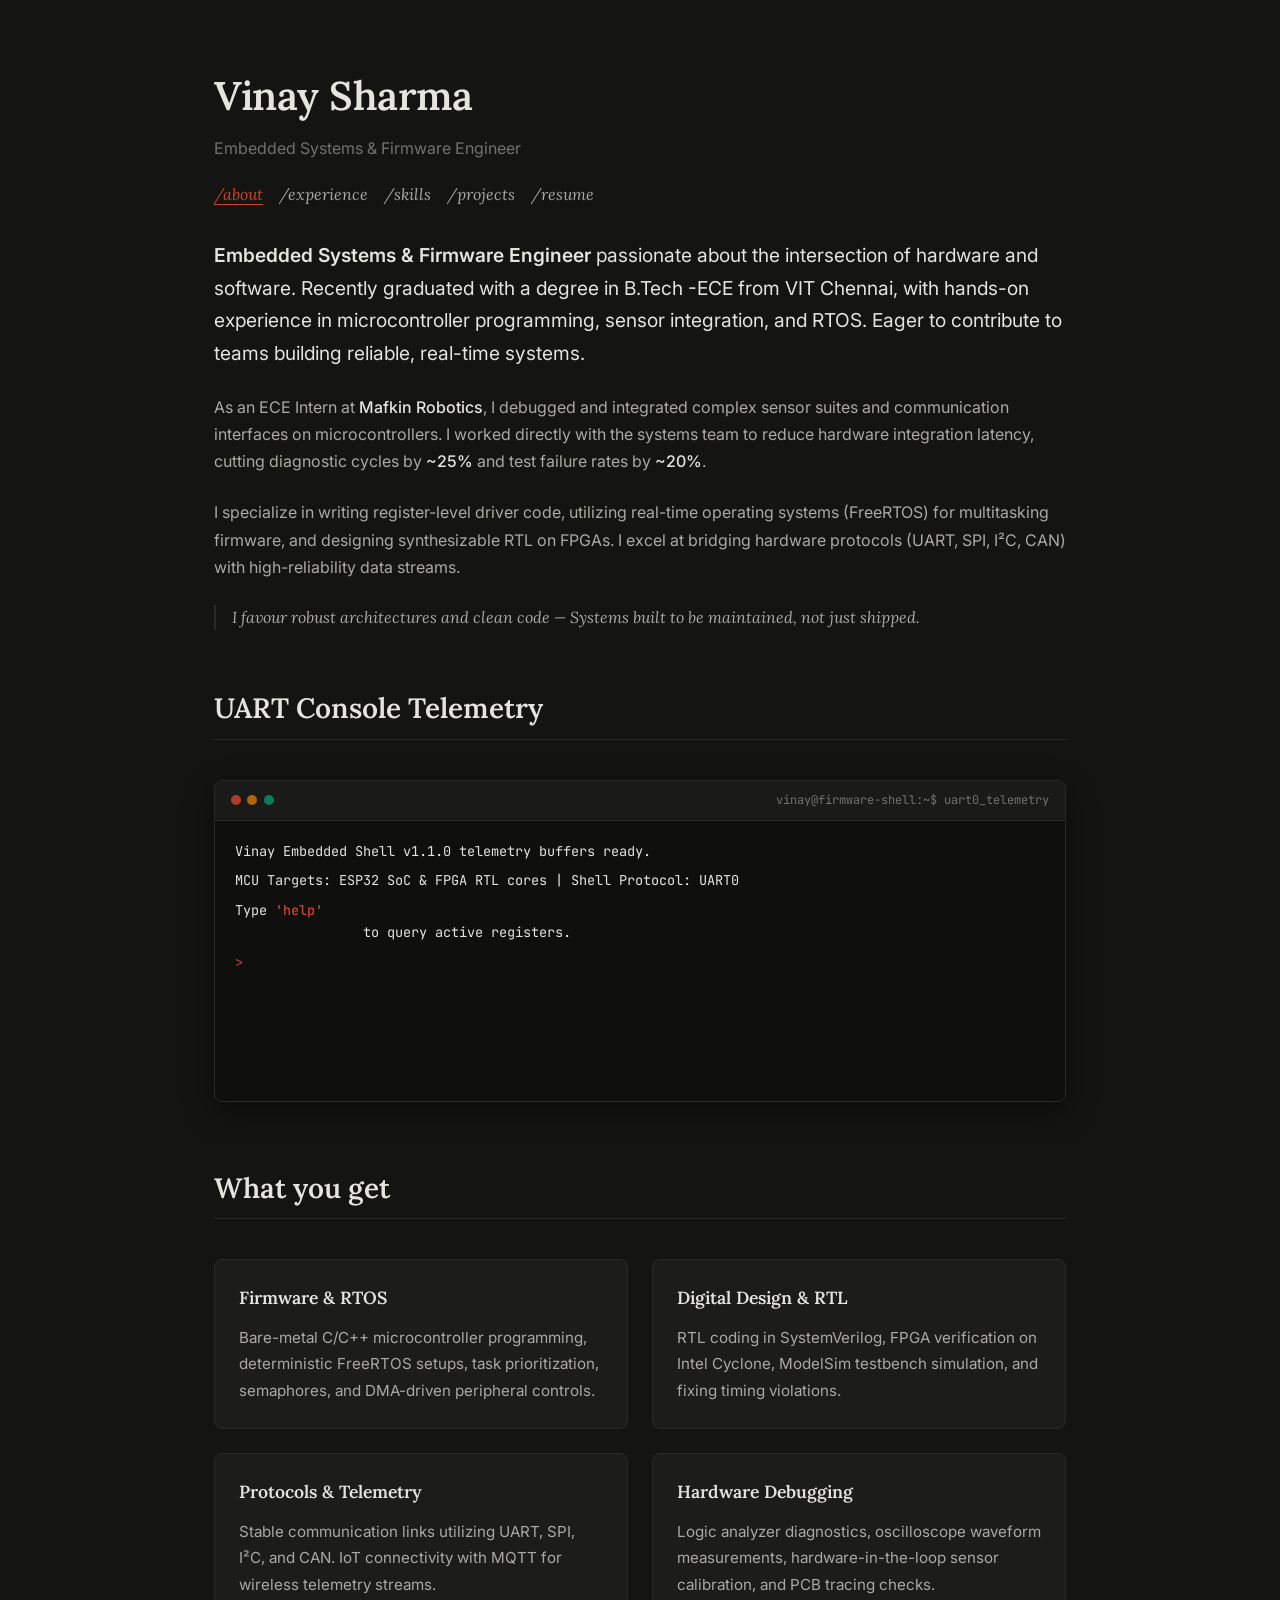
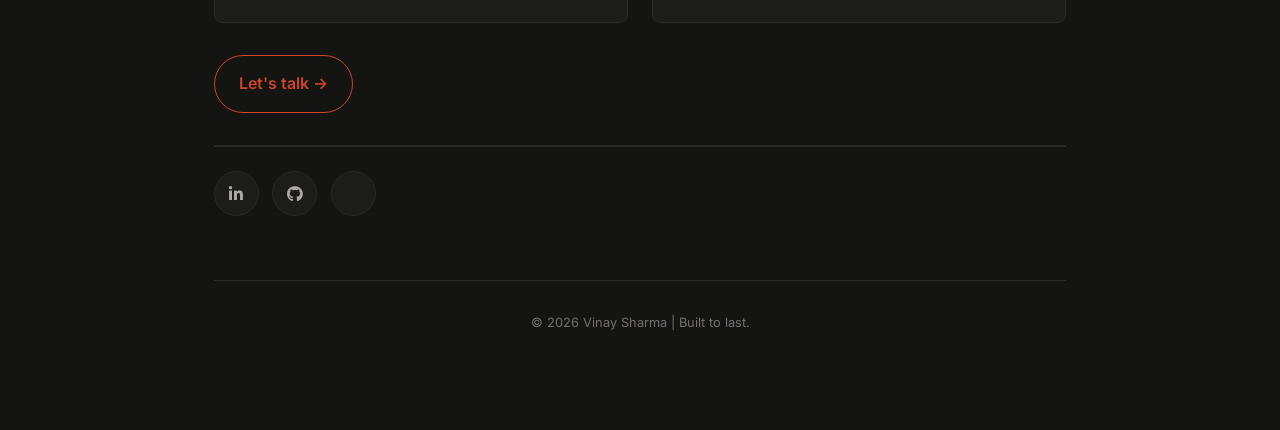
==== index.html @ ecafeb09 "Initial commit: Add portfolio files" ====
<!DOCTYPE html>
<html lang="en">

<head>
  <meta charset="UTF-8" />
  <meta name="viewport" content="width=device-width, initial-scale=1.0" />
  <meta name="description"
    content="Vinay Sharma - Embedded Systems & Firmware Engineer. ECE student at VIT Chennai with experience in embedded firmware, IoT systems, FPGA design, and real-time communication protocols." />
  <title>Vinay Sharma | Embedded Systems & Firmware Engineer</title>
  <!-- CSS Stylesheet -->
  <link rel="stylesheet" href="style.css" />
  <!-- FontAwesome Icons -->
  <link rel="stylesheet" href="https://cdnjs.cloudflare.com/ajax/libs/font-awesome/6.4.0/css/all.min.css" />
</head>

<body>
  <div class="container">
    <!-- Header Section -->
    <header>
      <h1 class="header-name">Vinay Sharma</h1>
      <div class="header-subtitle">Embedded Systems & Firmware Engineer</div>
      <ul class="nav-menu" id="nav-links">
        <li data-page="about"><a href="#about" onclick="navigateTo('about')">/about</a></li>
        <li data-page="experience"><a href="#experience" onclick="navigateTo('experience')">/experience</a></li>
        <li data-page="skills"><a href="#skills" onclick="navigateTo('skills')">/skills</a></li>
        <li data-page="projects"><a href="#projects" onclick="navigateTo('projects')">/projects</a></li>
        <li><a href="resume.pdf" class="nav-resume-btn" target="_blank" rel="noopener noreferrer">/resume</a></li>
      </ul>
    </header>

    <!-- Main Content Flow -->
    <main>

      <!-- About View -->
      <section id="about" class="page-view">
        <div class="intro-section">
          <p class="intro-lead">
            <strong>Embedded Systems & Firmware Engineer</strong> passionate about the intersection of hardware and software. Recently graduated with a degree in B.Tech -ECE  from VIT Chennai, with hands-on experience in microcontroller programming, sensor integration, and RTOS. Eager to contribute to teams building reliable, real-time systems.
          </p>
          <p class="intro-desc">
            As an ECE Intern at <strong>Mafkin Robotics</strong>, I debugged and integrated complex sensor suites and
            communication interfaces on microcontrollers. I worked directly with the systems team to reduce hardware
            integration latency, cutting diagnostic cycles by <strong>~25%</strong> and test failure rates by
            <strong>~20%</strong>.
          </p>
          <p class="intro-desc">
            I specialize in writing register-level driver code, utilizing real-time operating systems (FreeRTOS) for
            multitasking firmware, and designing synthesizable RTL on FPGAs. I excel at bridging hardware protocols
            (UART, SPI, I²C, CAN) with high-reliability data streams.
          </p>
          <p class="intro-tagline">
            I favour robust architectures and clean code — Systems built to be maintained, not just shipped.
          </p>
        </div>

        <!-- Interactive UART Console Telemetry -->
        <div class="console-wrapper">
          <div class="section-header">
            <h2 class="section-title">UART Console Telemetry</h2>
          </div>
          <div class="console-container">
            <div class="console-header">
              <div class="console-dots">
                <span class="console-dot red"></span>
                <span class="console-dot yellow"></span>
                <span class="console-dot green"></span>
              </div>
              <span class="console-title">vinay@firmware-shell:~$ uart0_telemetry</span>
            </div>
            <div class="console-body" id="console-body">
              <div class="console-line">Vinay Embedded Shell v1.1.0 telemetry buffers ready.</div>
              <div class="console-line">MCU Targets: ESP32 SoC & FPGA RTL cores | Shell Protocol: UART0</div>
              <div class="console-line">Type <span style="color: var(--accent-color); font-weight: 500;">'help'</span>
                to query active registers.</div>
              <div class="console-line"></div>
              <div class="console-input-row">
                <span class="console-prompt">&gt;</span>
                <input type="text" class="console-input" id="console-input" autofocus autocomplete="off"
                  spellcheck="false" />
              </div>
            </div>
          </div>
        </div>

        <!-- What you get Section -->
        <div class="section-header" style="margin-top: 4rem;">
          <h2 class="section-title">What you get</h2>
        </div>

        <div class="what-grid">
          <div class="what-column">
            <div class="what-item">
              <h3 class="what-title">Firmware & RTOS</h3>
              <p class="what-desc">Bare-metal C/C++ microcontroller programming, deterministic FreeRTOS setups, task
                prioritization, semaphores, and DMA-driven peripheral controls.</p>
            </div>
            <div class="what-item">
              <h3 class="what-title">Protocols & Telemetry</h3>
              <p class="what-desc">Stable communication links utilizing UART, SPI, I²C, and CAN. IoT connectivity with
                MQTT for wireless telemetry streams.</p>
            </div>
          </div>
          <div class="what-column">
            <div class="what-item">
              <h3 class="what-title">Digital Design & RTL</h3>
              <p class="what-desc">RTL coding in SystemVerilog, FPGA verification on Intel Cyclone, ModelSim testbench
                simulation, and fixing timing violations.</p>
            </div>
            <div class="what-item">
              <h3 class="what-title">Hardware Debugging</h3>
              <p class="what-desc">Logic analyzer diagnostics, oscilloscope waveform measurements, hardware-in-the-loop
                sensor calibration, and PCB tracing checks.</p>
            </div>
          </div>
        </div>

        <!-- Let's Talk CTA & Social Footer -->
        <div class="cta-container" style="display: flex; flex-direction: column; gap: 2rem;">
          <div>
            <a href="https://linkedin.com/in/vinay-sharma-643422310" target="_blank" rel="noopener noreferrer" class="btn-cta">Let's talk &rarr;</a>
          </div>

          <div class="footer-socials"
            style="border-top: 2px solid var(--border-color); padding-top: 1.5rem; margin-bottom: 0; width: 100%;">
            <a href="https://linkedin.com/in/vinay-sharma-643422310" target="_blank" rel="noopener noreferrer" class="social-icon"><i
                class="fa-brands fa-linkedin-in"></i></a>
            <a href="https://github.com/Vinay-ix" target="_blank" rel="noopener noreferrer" class="social-icon"><i
                class="fa-brands fa-github"></i></a>
            <a href="https://leetcode.com/u/vinayy_79/" target="_blank" rel="noopener noreferrer" class="social-icon leetcode-icon" title="LeetCode">
              <svg viewBox="0 0 384 512" aria-hidden="true" focusable="false" width="18" height="18" fill="currentColor"></svg>
            </a>
          </div>
        </div>
      </section>

      <!-- Experience View -->
      <section id="experience" class="page-view">
        <div class="experience-quicklinks">
          <button class="quicklink-btn active" id="btn-lnk-mafkin" onclick="jumpToCompany('exp-mafkin')">Mafkin Robotics
            (Internship)</button>
          <button class="quicklink-btn" id="btn-lnk-vit" onclick="jumpToCompany('exp-vit')">VIT Chennai
            (Academics)</button>
        </div>

        <!-- Mafkin Robotics Block -->
        <div class="experience-block" id="exp-mafkin">
          <div class="experience-left">
            <div class="role-header-line">
              <span class="role-company">Mafkin Robotics <span class="role-badge-now">Intern</span></span>
              <span class="role-meta-right">Oct 2024 - Jan 2025 &bull; Chennai,TN,IN</span>
            </div>
            <div class="role-title-row">
              <span class="role-designation">Embedded Systems Intern</span>
              <span class="role-tag-badge">Firmware & Hardware</span>
            </div>
            <p class="role-summary">
              Debugged and integrated embedded subsystems (microcontroller firmware, sensors, and communication
              interfaces) for robotics platforms. Cut diagnostic loops and optimized code routines directly in
              cooperation with lead hardware engineers.
            </p>

            <div class="role-subsection-title">Sub-System Debugging</div>
            <p class="role-subsection-desc">
              Integrated sensor arrays (IMUs, LiDAR) over SPI and I²C protocols. Analyzed oscilloscope and logic
              analyzer waveforms to isolate signaling delays.
            </p>

            <div class="role-subsection-title">Firmware Optimization</div>
            <p class="role-subsection-desc">
              Wrote register-level configuration drivers in C and optimized interrupt handlers, decreasing scheduler
              jitter and data collection overhead.
            </p>
          </div>

          <div class="experience-right">
            <div class="experience-metrics-card">
              <div class="metric-divider">
                <div class="metric-num">~25%</div>
                <div class="metric-label">Tuning Diagnostics</div>
                <div class="metric-text">Resolved timing anomalies between physical sensor nodes and MCU
                  sub-controllers.</div>
              </div>
              <div class="metric-divider">
                <div class="metric-num">~20%</div>
                <div class="metric-label">Test Reliability</div>
                <div class="metric-text">Stabilized driver routines to reduce communication lockups under stress tests.
                </div>
              </div>
            </div>
          </div>
        </div>

        <!-- VIT Chennai Block -->
        <div class="experience-block" id="exp-vit">
          <div class="experience-left">
            <div class="role-header-line">
              <span class="role-company">VIT Chennai</span>
              <span class="role-meta-right">2022 - 2026 &bull; Chennai,TN, IN</span>
            </div>
            <div class="role-title-row">
              <span class="role-designation">B.Tech - Electronics and Communication Engineering</span>
              <span class="role-tag-badge">Academic Core</span>
            </div>
            <p class="role-summary">
              Focused coursework on embedded processor architecture, RTOS multitasking logic, synthesizable digital VLSI
              design, and real-time DSP filters.
            </p>

            <div class="role-subsection-title">Digital RTL VLSI Design</div>
            <p class="role-subsection-desc">
              Designed synthesizable hardware cores in SystemVerilog, verified timing, and resolved CDC (clock-domain
              crossing) issues.
            </p>

            <div class="role-subsection-title">Multitasking Operating Systems</div>
            <p class="role-subsection-desc">
              Applied FreeRTOS task synchronization APIs (mutexes, semaphores, queues) to MCU control designs.
            </p>
          </div>

          <div class="experience-right">
            <div class="experience-metrics-card">
              <div class="metric-divider">
                <div class="metric-num">9.14</div>
                <div class="metric-label">CGPA Performance</div>
                <div class="metric-text">Top-tier academic marks across digital logic, signals, and systems course
                  parameters.</div>
              </div>
              <div class="metric-divider">
                <div class="metric-num">300+</div>
                <div class="metric-label">LeetCode DSA</div>
                <div class="metric-text">Developed strong computational structures and algorithmic problem-solving
                  logic.</div>
              </div>
              <div class="metric-divider">
                <div class="metric-num">GATE</div>
                <div class="metric-label">ECE Qualified</div>
                <div class="metric-text">Validated core proficiency in electronic devices and communications.</div>
              </div>
            </div>
          </div>
        </div>
      </section>

      <!-- Skills View -->
      <section id="skills" class="page-view">
        <!-- Top Highlights Pills -->
        <div class="skills-highlight-box">
          <span class="skills-pill-tag">Embedded C</span>
          <span class="skills-pill-tag">SystemVerilog</span>
          <span class="skills-pill-tag">FreeRTOS</span>
          <span class="skills-pill-tag">FPGA Design</span>
          <span class="skills-pill-tag">UART/SPI/I2C</span>
          <span class="skills-pill-tag">ModelSim</span>
          <span class="skills-pill-tag">Logic Analyzer</span>
          <span class="skills-pill-tag">Data Structures</span>
          <span class="skills-pill-tag">MQTT</span>
          <span class="skills-pill-tag">Python Scripting</span>
        </div>

        <!-- Core Section -->
        <div class="skills-block-card">
          <div class="skills-block-title">Core</div>
          <div class="skills-block-subtitle">Languages, kernels, and paradigms I apply to write robust, real-time code.
          </div>
          <div class="skills-badge-group">
            <div class="badge-pill"><i class="fa-solid fa-code"></i> C</div>
            <div class="badge-pill"><i class="fa-solid fa-code"></i> C++</div>
            <div class="badge-pill"><i class="fa-solid fa-microchip"></i> Embedded C</div>
            <div class="badge-pill"><i class="fa-brands fa-python"></i> Python</div>
            <div class="badge-pill"><i class="fa-solid fa-clock"></i> FreeRTOS</div>
            <div class="badge-pill"><i class="fa-solid fa-diagram-project"></i> Data Structures</div>
            <div class="badge-pill"><i class="fa-solid fa-microchip"></i> SystemVerilog</div>
          </div>
        </div>

        <!-- Two-Column Grid -->
        <div class="skills-two-column">
          <!-- Left Card -->
          <div class="skills-block-card">
            <div class="skills-block-title">Embedded & Hardware</div>
            <div class="skills-block-subtitle">Platforms, hardware modules, and telemetry systems.</div>
            <div class="skills-badge-group">
              <div class="badge-pill"><i class="fa-solid fa-microchip"></i> ESP32</div>
              <div class="badge-pill"><i class="fa-solid fa-microchip"></i> Arduino Uno</div>
              <div class="badge-pill"><i class="fa-solid fa-robot"></i> Jetson Nano</div>
              <div class="badge-pill"><i class="fa-solid fa-circle-nodes"></i> Sensor Integration</div>
              <div class="badge-pill"><i class="fa-solid fa-wave-square"></i> Oscilloscope</div>
              <div class="badge-pill"><i class="fa-solid fa-network-wired"></i> Telemetry</div>
            </div>
          </div>

          <!-- Right Card -->
          <div class="skills-block-card">
            <div class="skills-block-title">Protocols & RTL</div>
            <div class="skills-block-subtitle">Hardware buses, synthesizers, and design packages.</div>
            <div class="skills-badge-group">
              <div class="badge-pill"><i class="fa-solid fa-network-wired"></i> UART, SPI, I²C</div>
              <div class="badge-pill"><i class="fa-solid fa-network-wired"></i> CAN Bus</div>
              <div class="badge-pill"><i class="fa-solid fa-cloud-arrow-up"></i> MQTT (IoT)</div>
              <div class="badge-pill"><i class="fa-solid fa-chart-line"></i> ModelSim</div>
              <div class="badge-pill"><i class="fa-solid fa-compass"></i> Intel Quartus</div>
              <div class="badge-pill"><i class="fa-brands fa-git-alt"></i> Git</div>
            </div>
          </div>
        </div>
      </section>

      <!-- Projects View -->
      <section id="projects" class="page-view">
        <div class="section-header">
          <h2 class="section-title">Projects</h2>
          <div class="projects-tabs">
            <button class="tab-btn active" id="tab-embedded" onclick="filterProjects('embedded')">Embedded &
              IoT</button>
            <button class="tab-btn" id="tab-pcb" onclick="filterProjects('pcb')">FPGA & RTL Design</button>
          </div>
        </div>

        <div class="projects-grid" id="projects-container">
          <!-- Project 1: AI Power Touch-Free Alert System -->
          <div class="project-card embedded-proj" data-category="embedded">
            <div class="project-body">
              <div class="project-header-row">
                <div>
                  <div class="project-title-row">
                    <h3 class="project-title">AI Power Touch-Free Alert System</h3>
                    <span class="project-badge">Embedded & IoT</span>
                  </div>
                  <div class="project-meta">July 2025 - Dec 2025 · Embedded sensor network with MQTT telemetry</div>
                </div>
                <div class="project-action-group">
                  <a href="https://github.com/Vinay-ix/AI-Nurse-Call-System" target="_blank" class="project-link project-link-icon" title="GitHub repository">
                    <i class="fa-brands fa-github"></i>
                  </a>
                  <button type="button" class="project-link project-link-icon" onclick="openVideo('https://www.youtube.com/embed/dQw4w9WgXcQ?autoplay=1')" title="Video demo">
                    <i class="fa-solid fa-video"></i>
                  </button>
                </div>
              </div>
              <p class="project-desc">
                Integrated ESP32 sensor nodes with MQTT communication and OpenCV blink detection on a Jetson Nano. Programmed low-latency (&lt;2s) telemetry and automated alert orchestration.
              </p>
              <div class="project-subsection-title">Highlights</div>
              <p class="project-subsection-desc">
                Designed the alert system to reliably recognize presence and trigger remote data capture across distributed endpoints. Reduced manual inspection cycles by automating the sensor pipeline.
              </p>
              <div class="project-tech-tags">
                <span class="tech-tag">ESP32</span>
                <span class="tech-tag">Jetson Nano</span>
                <span class="tech-tag">MQTT</span>
                <span class="tech-tag">OpenCV</span>
                <span class="tech-tag">Python</span>
              </div>
            </div>
            <div class="project-right">
              <div class="project-metrics-card">
                <div class="metric-num">2s</div>
                <div class="metric-label">Latency</div>
                <div class="metric-text">Delivered sub-2-second telemetry feedback for the alert pipeline.</div>
              </div>
              <div class="project-metrics-card">
                <div class="metric-num">MQTT</div>
                <div class="metric-label">Protocol</div>
                <div class="metric-text">Used MQTT for robust sensor-to-cloud data streaming and remote status updates.</div>
              </div>
            </div>
          </div>

          <!-- Project 2: Avionics Display -->
          <div class="project-card embedded-proj" data-category="embedded">
            <div class="project-body">
              <div class="project-header-row">
                <div>
                  <div class="project-title-row">
                    <h3 class="project-title">Avionics Primary Flight Display</h3>
                    <span class="project-badge">Embedded Systems</span>
                  </div>
                  <div class="project-meta">Jul 2024 · Real-time flight instrumentation and UART telemetry</div>
                </div>
                <div class="project-action-group">
                  <a href="https://github.com/Vinay-ix/Real-Time-Avionics-PFD-ESP32" target="_blank" class="project-link project-link-icon" title="GitHub repository">
                    <i class="fa-brands fa-github"></i>
                  </a>
                  <button type="button" class="project-link project-link-icon" onclick="openVideo('https://www.youtube.com/embed/dQw4w9WgXcQ?autoplay=1')" title="Video demo">
                    <i class="fa-solid fa-video"></i>
                  </button>
                </div>
              </div>
              <p class="project-desc">
                Built a real-time data acquisition pipeline for flight parameters, with UART-based serialization and noise filtering to preserve signal integrity.
              </p>
              <div class="project-subsection-title">Value Delivered</div>
              <p class="project-subsection-desc">
                Created a robust telemetry path from sensor data through the display stack, enabling dependable status reporting in harsh electrical environments.
              </p>
              <div class="project-tech-tags">
                <span class="tech-tag">C++</span>
                <span class="tech-tag">I2C</span>
                <span class="tech-tag">UART</span>
                <span class="tech-tag">Python</span>
                <span class="tech-tag">Signal Processing</span>
              </div>
            </div>
            <div class="project-right">
              <div class="project-metrics-card">
                <div class="metric-num">UART , I2C</div>
                <div class="metric-label">Interface</div>
                <div class="metric-text">Maintained reliable serial transfer across avionics hardware and flight display modules.</div>
              </div>
              <div class="project-metrics-card">
                <div class="metric-num">Real-Time</div>
                <div class="metric-label">Telemetry</div>
                <div class="metric-text">Processed live flight data with low jitter and deterministic update cadence.</div>
              </div>
            </div>
          </div>

          <!-- Project 3: JPEG-LS Compression FPGA -->
          <div class="project-card pcb" data-category="pcb">
            <div class="project-body">
              <div class="project-header-row">
                <div>
                  <div class="project-title-row">
                    <h3 class="project-title">Lossless JPEG-LS FPGA Compression</h3>
                    <span class="project-badge">FPGA & RTL Design</span>
                  </div>
                  <div class="project-meta">May 2024 · SystemVerilog compression pipeline with timing closure</div>
                </div>
                <div class="project-action-group">
                  <a href="https://github.com/Vinay-ix" target="_blank" class="project-link project-link-icon" title="GitHub repository">
                    <i class="fa-brands fa-github"></i>
                  </a>
                  <button type="button" class="project-link project-link-icon" onclick="openVideo('https://www.youtube.com/embed/dQw4w9WgXcQ?autoplay=1')" title="Video demo">
                    <i class="fa-solid fa-video"></i>
                  </button>
                </div>
              </div>
              <p class="project-desc">
                Implemented an FPGA-based image compression core using SystemVerilog, resolving CDC and timing closure to hit a stable 103 MHz operating point.
              </p>
              <div class="project-subsection-title">Design Focus</div>
              <p class="project-subsection-desc">
                Built a scalable RTL pipeline with predictable throughput and image fidelity guarantees, then verified behavior through simulation and synthesis reports.
              </p>
              <div class="project-tech-tags">
                <span class="tech-tag">SystemVerilog</span>
                <span class="tech-tag">Quartus Prime</span>
                <span class="tech-tag">ModelSim</span>
                <span class="tech-tag">RTL</span>
              </div>
            </div>
            <div class="project-right">
              <div class="project-metrics-card">
                <div class="metric-num">103 MHz</div>
                <div class="metric-label">Clock Rate</div>
                <div class="metric-text">Achieved stable timing closure for the JPEG-LS compression core.</div>
              </div>
              <div class="project-metrics-card">
                <div class="metric-num">Lossless</div>
                <div class="metric-label">Compression</div>
                <div class="metric-text">Preserved image data integrity while reducing bandwidth for the FPGA pipeline.</div>
              </div>
            </div>
          </div>
        </div>
      </section>


    </main>

    <!-- Footer Section -->
    <footer>
      <div class="footer-copy">&copy; 2026 Vinay Sharma | Built to last.</div>
    </footer>
  </div>

  <!-- Video Modal Lightbox Overlay -->
  <div class="lightbox-modal" id="video-lightbox" onclick="closeVideo()">
    <div class="lightbox-content" onclick="event.stopPropagation()">
      <button class="lightbox-close" onclick="closeVideo()"><i class="fa-solid fa-xmark"></i></button>
      <div class="lightbox-video-container">
        <iframe id="lightbox-iframe" src="" allowfullscreen allow="autoplay"></iframe>
      </div>
    </div>
  </div>

  <!-- JavaScript Application Controller -->
  <script>
    // SPA Navigation Toggling Logic
    function navigateTo(pageId) {
      // Select pages
      const pages = document.querySelectorAll('.page-view');
      pages.forEach(p => p.classList.remove('active'));

      const targetPage = document.getElementById(pageId);
      if (targetPage) {
        targetPage.classList.add('active');
        window.scrollTo({ top: 0, behavior: 'smooth' });
      }

      // Update header navbar states
      const navItems = document.querySelectorAll('.nav-menu li');
      navItems.forEach(item => {
        if (item.getAttribute('data-page') === pageId) {
          item.classList.add('active');
        } else {
          item.classList.remove('active');
        }
      });
    }

    // Read Hash URL parameters on load to trigger route
    function checkHashRoute() {
      const hash = window.location.hash.substring(1);
      const validPages = ['about', 'experience', 'skills', 'projects'];
      if (validPages.includes(hash)) {
        navigateTo(hash);
      } else {
        navigateTo('about');
      }
    }

    window.addEventListener('hashchange', checkHashRoute);
    window.addEventListener('load', checkHashRoute);

    // Experience view quick scroll anchor helper
    function jumpToCompany(blockId) {
      // Highlight active subnav button
      const btnMafkin = document.getElementById('btn-lnk-mafkin');
      const btnVit = document.getElementById('btn-lnk-vit');

      if (blockId === 'exp-mafkin') {
        btnMafkin.classList.add('active');
        btnVit.classList.remove('active');
      } else {
        btnMafkin.classList.remove('active');
        btnVit.classList.add('active');
      }

      const element = document.getElementById(blockId);
      if (element) {
        element.scrollIntoView({ behavior: 'smooth', block: 'start' });
      }
    }

    // Projects Tab Filter controller
    function filterProjects(category) {
      const tabEmb = document.getElementById('tab-embedded');
      const tabPcb = document.getElementById('tab-pcb');

      if (category === 'embedded') {
        tabEmb.classList.add('active');
        tabPcb.classList.remove('active');
      } else {
        tabEmb.classList.remove('active');
        tabPcb.classList.add('active');
      }

      const cards = document.querySelectorAll('.project-card');
      cards.forEach(card => {
        if (card.getAttribute('data-category') === category) {
          card.style.display = 'flex';
        } else {
          card.style.display = 'none';
        }
      });
    }

    // Card Carousels slider controller logic
    const carouselStates = {
      emb1: 0,
      emb2: 0,
      pcb1: 0
    };

    function shiftCarousel(carouselId, direction) {
      const slidesContainer = document.getElementById(`slide-${carouselId}`);
      const totalSlides = slidesContainer.querySelectorAll('img').length;

      let activeIdx = carouselStates[carouselId] + direction;
      if (activeIdx < 0) {
        activeIdx = totalSlides - 1;
      } else if (activeIdx >= totalSlides) {
        activeIdx = 0;
      }

      setCarouselSlide(carouselId, activeIdx);
    }

    function setCarouselSlide(carouselId, slideIndex) {
      carouselStates[carouselId] = slideIndex;
      const slidesContainer = document.getElementById(`slide-${carouselId}`);
      const offset = -slideIndex * 100;
      slidesContainer.style.transform = `translateX(${offset}%)`;

      const indicators = slidesContainer.parentElement.querySelectorAll('.project-indicators .indicator-dot');
      indicators.forEach((dot, index) => {
        if (index === slideIndex) {
          dot.classList.add('active');
        } else {
          dot.classList.remove('active');
        }
      });
    }

    // Video Play Modal / Lightbox controls
    function openVideo(videoUrl) {
      const modal = document.getElementById('video-lightbox');
      const iframe = document.getElementById('lightbox-iframe');
      iframe.src = videoUrl;
      modal.classList.add('active');
    }

    function closeVideo() {
      const modal = document.getElementById('video-lightbox');
      const iframe = document.getElementById('lightbox-iframe');
      iframe.src = "";
      modal.classList.remove('active');
    }

    // Interactive Console / Terminal Simulator shell commands
    const consoleInput = document.getElementById('console-input');
    const consoleBody = document.getElementById('console-body');

    const commands = {
      help: "Available system calls:\n  help        Display this menu\n  skills      Log primary hardware & software competencies\n  projects    Print core active engineering projects\n  hardware    Show hardware devices deployed in lab\n  clear       Flush terminal shell buffers",
      skills: "Active Skills registers:\n  Languages: C, C++, Embedded C, Python, SystemVerilog\n  Real-Time: FreeRTOS task scheduling, Interrupt Handling, DMA, PWM, ADC/DAC\n  Protocols: UART, SPI, I2C, CAN, MQTT\n  Verification: RTL Design, FPGA Prototyping, ModelSim simulations",
      projects: "Active Projects in Memory:\n  1. AI Power Touch-Free Alert System - ESP32, Jetson Nano, MQTT, OpenCV\n  2. Real-Time Avionics Primary Flight Display - C++, Python, UART, Sensor Filtering\n  3. FPGA JPEG-LS Lossless Compression - SystemVerilog, Intel Quartus Prime, ModelSim",
      hardware: "Deployed Hardware in Vinay's Lab:\n  - Logic Analyzer, Oscilloscope\n  - FPGA Development Boards\n  - ESP32, Arduino Uno, Jetson Nano\n  - Various sensor breakout boards (I2C/SPI)"
    };

    consoleInput.addEventListener('keydown', function (event) {
      if (event.key === 'Enter') {
        const inputVal = consoleInput.value.trim().toLowerCase();
        const responseContainer = document.createElement('div');
        responseContainer.className = 'console-line';

        const echoLine = document.createElement('div');
        echoLine.className = 'console-line';
        echoLine.innerHTML = `<span class="console-prompt">&gt;</span> ${consoleInput.value}`;
        consoleBody.insertBefore(echoLine, consoleInput.parentElement);

        if (inputVal === 'clear') {
          const lines = consoleBody.querySelectorAll('.console-line');
          lines.forEach(line => line.remove());
        } else if (inputVal in commands) {
          const reply = commands[inputVal];
          responseContainer.innerHTML = reply.replace(/\n/g, '<br>');
          consoleBody.insertBefore(responseContainer, consoleInput.parentElement);
        } else if (inputVal === '') {
          // Do nothing on empty enter
        } else {
          responseContainer.innerHTML = `<span style="color: #ef4444;">ERROR: Unknown command: "${inputVal}". Type 'help' for diagnostics.</span>`;
          consoleBody.insertBefore(responseContainer, consoleInput.parentElement);
        }

        consoleInput.value = '';
        consoleBody.scrollTop = consoleBody.scrollHeight;
      }
    });

    consoleBody.addEventListener('click', () => {
      consoleInput.focus();
    });
  </script>
</body>

</html>
---- style.css ----
@import url('https://fonts.googleapis.com/css2?family=Inter:wght@300;400;500;600;700&family=Lora:ital,wght@0,400;0,500;0,600;0,700;1,400;1,500&family=JetBrains+Mono:wght@400;500;600&display=swap');

/* Color Variables and Theme Definition */
:root {
  --bg-primary: #141413;
  --bg-secondary: #1a1a19;
  --bg-card: #1c1c1b;
  --bg-card-highlight: #212120;
  --bg-terminal: #0f0f0e;
  --text-primary: #e6e4de;
  --text-secondary: #aba9a2;
  --text-muted: #73716a;
  
  --accent-color: #cc4529;      /* Terracotta / Red-Orange */
  --accent-color-hover: #b83a20;
  --accent-glow: rgba(204, 69, 41, 0.12);
  
  --border-color: #292928;
  --border-color-highlight: rgba(204, 69, 41, 0.4);
  --border-active: #cc4529;
  
  --font-serif: 'Lora', Georgia, serif;
  --font-sans: 'Inter', -apple-system, BlinkMacSystemFont, "Segoe UI", Roboto, sans-serif;
  --font-mono: 'JetBrains Mono', 'Fira Code', monospace;
  
  --radius-sm: 4px;
  --radius-md: 8px;
  --radius-lg: 12px;
  --transition-smooth: all 0.3s cubic-bezier(0.4, 0, 0.2, 1);
}

/* Global Styles */
* {
  margin: 0;
  padding: 0;
  box-sizing: border-box;
}

html {
  scroll-behavior: smooth;
}

body {
  font-family: var(--font-sans);
  background-color: var(--bg-primary);
  color: var(--text-primary);
  overflow-x: hidden;
  line-height: 1.6;
  -webkit-font-smoothing: antialiased;
}

/* Custom Scrollbar */
::-webkit-scrollbar {
  width: 8px;
  height: 8px;
}
::-webkit-scrollbar-track {
  background: var(--bg-primary);
}
::-webkit-scrollbar-thumb {
  background: var(--border-color);
  border-radius: var(--radius-sm);
}
::-webkit-scrollbar-thumb:hover {
  background: var(--accent-color);
}

/* Base Headings & Links */
h1, h2, h3, h4 {
  font-family: var(--font-serif);
  color: var(--text-primary);
  font-weight: 600;
}

a {
  color: var(--accent-color);
  text-decoration: none;
  transition: var(--transition-smooth);
}

a:hover {
  color: var(--accent-color-hover);
}

/* Layout Container */
.container {
  max-width: 900px;
  margin: 0 auto;
  padding: 4rem 1.5rem;
}

/* Header Section */
header {
  margin-bottom: 2rem;
}

.header-name {
  font-size: 2.5rem;
  font-weight: 600;
  letter-spacing: -0.5px;
  margin-bottom: 0.5rem;
}

.header-subtitle {
  font-family: var(--font-sans);
  font-size: 1rem;
  color: var(--text-muted);
  font-weight: 400;
  margin-bottom: 1.25rem;
}

/* Navigation Links */
.nav-menu {
  display: flex;
  flex-wrap: wrap;
  gap: 1rem;
  list-style: none;
  font-family: var(--font-serif);
  font-size: 1rem;
  font-style: italic;
  margin-bottom: 2rem;
}

.nav-menu li a {
  color: var(--text-secondary);
  text-decoration: none;
}

.nav-menu li.active a,
.nav-menu li a:hover {
  color: var(--accent-color);
  text-decoration: underline;
  text-underline-offset: 4px;
}

/* SPA Page View Architecture */
.page-view {
  display: none;
  opacity: 0;
}

.page-view.active {
  display: block;
  opacity: 1;
  animation: fadeIn 0.4s ease-in-out forwards;
}

@keyframes fadeIn {
  from {
    opacity: 0;
    transform: translateY(6px);
  }
  to {
    opacity: 1;
    transform: translateY(0);
  }
}

/* Section Typography */
.section-header {
  display: flex;
  justify-content: space-between;
  align-items: baseline;
  margin-bottom: 2.5rem;
  border-bottom: 1px solid var(--border-color);
  padding-bottom: 0.5rem;
}

.section-title {
  font-size: 1.75rem;
  font-weight: 600;
}

.section-link {
  font-family: var(--font-serif);
  font-style: italic;
  font-size: 0.9rem;
}

/* Intro / Bio Section */
.intro-section {
  margin-bottom: 3.5rem;
}

.intro-lead {
  font-size: 1.2rem;
  line-height: 1.7;
  color: var(--text-primary);
  margin-bottom: 1.5rem;
  font-weight: 400;
}

.intro-lead strong {
  font-weight: 600;
  color: var(--text-primary);
}

.intro-desc {
  font-size: 1rem;
  color: var(--text-secondary);
  margin-bottom: 1.5rem;
  line-height: 1.7;
}

.intro-desc strong {
  color: var(--text-primary);
  font-weight: 500;
}

.intro-tagline {
  font-family: var(--font-serif);
  font-style: italic;
  color: var(--text-secondary);
  border-left: 2px solid var(--border-color);
  padding-left: 1rem;
  margin-top: 1.5rem;
}

/* What you get Section */
.what-grid {
  display: grid;
  grid-template-columns: repeat(2, minmax(0, 1fr));
  gap: 1.5rem;
  margin-bottom: 2rem;
}

.what-column {
  display: flex;
  flex-direction: column;
  gap: 1.5rem;
}

.what-item {
  background: var(--bg-card);
  border: 1px solid var(--border-color);
  border-radius: var(--radius-md);
  padding: 1.5rem;
  transition: var(--transition-smooth);
}

.what-item:hover {
  border-color: var(--accent-color);
}

.what-title {
  font-size: 1.1rem;
  font-weight: 600;
  margin-bottom: 0.75rem;
}

.what-desc {
  color: var(--text-secondary);
  line-height: 1.75;
  font-size: 0.95rem;
}

.cta-container {
  display: flex;
  flex-direction: column;
  gap: 1.25rem;
  margin-top: 2rem;
}

.btn-cta {
  display: inline-flex;
  align-items: center;
  justify-content: center;
  gap: 0.5rem;
  background: transparent;
  color: var(--accent-color);
  border: 1px solid var(--accent-color);
  padding: 0.95rem 1.5rem;
  border-radius: 999px;
  font-weight: 600;
  transition: var(--transition-smooth);
}

.btn-cta:hover {
  background: rgba(204, 69, 41, 0.08);
  border-color: var(--accent-color-hover);
  color: var(--accent-color-hover);
}

.footer-socials {
  display: flex;
  align-items: center;
  gap: 0.85rem;
  border-top: 1px solid var(--border-color);
  padding-top: 1.5rem;
  width: 100%;
}

.social-icon {
  display: inline-flex;
  align-items: center;
  justify-content: center;
  width: 2.8rem;
  height: 2.8rem;
  border: 1px solid var(--border-color);
  border-radius: 999px;
  color: var(--text-secondary);
  background: var(--bg-card);
  transition: var(--transition-smooth);
}

.social-icon svg {
  display: block;
}

.social-icon:hover {
  border-color: var(--accent-color);
  color: var(--accent-color);
  background: rgba(204, 69, 41, 0.08);
}

/* Experience Section Styles - Redesigned matching screenshot */
.experience-quicklinks {
  display: flex;
  flex-wrap: wrap;
  gap: 0.75rem;
  background: var(--bg-secondary);
  border: 1px solid var(--border-color);
  padding: 0.5rem;
  border-radius: var(--radius-md);
  margin-bottom: 2.5rem;
}

.quicklink-btn {
  background: transparent;
  border: none;
  color: var(--text-secondary);
  font-family: var(--font-sans);
  font-size: 0.8rem;
  font-weight: 500;
  padding: 0.4rem 0.85rem;
  border-radius: var(--radius-sm);
  cursor: pointer;
  transition: var(--transition-smooth);
}

.quicklink-btn:hover {
  color: var(--text-primary);
  background: rgba(255, 255, 255, 0.02);
}

.quicklink-btn.active {
  background: var(--bg-card-highlight);
  color: var(--accent-color);
  border: 1px solid var(--border-color);
}

.experience-block {
  display: grid;
  grid-template-columns: 1.2fr 0.8fr;
  gap: 2.5rem;
  margin-bottom: 4rem;
  padding-bottom: 4rem;
  border-bottom: 1px solid var(--border-color);
}

.experience-block:last-child {
  border-bottom: none;
  margin-bottom: 0;
  padding-bottom: 0;
}

.experience-left {
  display: flex;
  flex-direction: column;
  gap: 1.25rem;
}

.role-header-line {
  display: flex;
  justify-content: space-between;
  align-items: baseline;
  flex-wrap: wrap;
  gap: 0.5rem;
}

.role-company {
  font-size: 1.5rem;
  font-weight: 600;
  display: inline-flex;
  align-items: center;
  gap: 0.5rem;
}

.role-badge-now {
  font-family: var(--font-mono);
  font-size: 0.65rem;
  background: var(--accent-color);
  color: #fff;
  padding: 0.15rem 0.45rem;
  border-radius: var(--radius-sm);
  font-weight: 600;
  text-transform: uppercase;
}

.role-meta-right {
  font-size: 0.85rem;
  color: var(--text-muted);
}

.role-title-row {
  display: flex;
  align-items: center;
  gap: 0.75rem;
  flex-wrap: wrap;
}

.role-designation {
  font-size: 1.15rem;
  font-weight: 600;
  color: var(--text-primary);
}

.role-tag-badge {
  font-family: var(--font-mono);
  font-size: 0.7rem;
  border: 1px solid var(--border-color);
  color: var(--text-secondary);
  padding: 0.15rem 0.5rem;
  border-radius: var(--radius-sm);
  text-transform: uppercase;
}

.role-summary {
  font-size: 0.95rem;
  color: var(--text-secondary);
  line-height: 1.6;
}

.role-subsection-title {
  font-family: var(--font-mono);
  font-size: 0.75rem;
  font-weight: 600;
  color: var(--accent-color);
  text-transform: uppercase;
  letter-spacing: 0.5px;
  margin-top: 0.5rem;
}

.role-subsection-desc {
  font-size: 0.9rem;
  color: var(--text-secondary);
  line-height: 1.6;
}

/* Split-Column Experience Card Metrics */
.experience-right {
  display: flex;
  flex-direction: column;
}

.experience-metrics-card {
  background: var(--bg-card);
  border: 1px solid var(--border-color);
  border-radius: var(--radius-md);
  padding: 1.5rem;
  display: flex;
  flex-direction: column;
  gap: 1.5rem;
  position: sticky;
  top: 2rem;
  transition: var(--transition-smooth);
}

.experience-block:nth-child(even) .experience-metrics-card {
  border-color: var(--border-color-highlight);
  background: var(--bg-card-highlight);
}

.metric-divider {
  border-top: 1px solid var(--border-color);
  padding-top: 1.25rem;
}

.metric-divider:first-child {
  border-top: none;
  padding-top: 0;
}

.metric-num {
  font-family: var(--font-serif);
  font-size: 1.8rem;
  color: var(--accent-color);
  font-weight: 600;
  margin-bottom: 0.25rem;
}

.metric-label {
  font-family: var(--font-mono);
  font-size: 0.7rem;
  font-weight: 600;
  color: var(--text-primary);
  text-transform: uppercase;
  letter-spacing: 0.5px;
  margin-bottom: 0.25rem;
}

.metric-text {
  font-size: 0.85rem;
  color: var(--text-secondary);
  line-height: 1.4;
}

/* Skills Section Redesigned matching screenshot */
.skills-highlight-box {
  display: flex;
  flex-wrap: wrap;
  gap: 0.6rem;
  margin-bottom: 2.5rem;
}

.skills-pill-tag {
  display: inline-block;
  background: rgba(255, 255, 255, 0.03);
  border: 1px solid var(--border-color);
  color: var(--text-primary);
  padding: 0.35rem 0.8rem;
  border-radius: 100px;
  font-size: 0.8rem;
  font-weight: 500;
  transition: var(--transition-smooth);
}

.skills-pill-tag:hover {
  border-color: var(--accent-color);
  background: rgba(204, 69, 41, 0.04);
}

.skills-block-card {
  background: var(--bg-card);
  border: 1px solid var(--border-color);
  border-radius: var(--radius-md);
  padding: 2rem;
  margin-bottom: 2rem;
}

.skills-block-title {
  font-size: 1.5rem;
  font-weight: 600;
  margin-bottom: 0.25rem;
}

.skills-block-subtitle {
  font-size: 0.9rem;
  color: var(--text-muted);
  margin-bottom: 1.5rem;
}

.skills-badge-group {
  display: flex;
  flex-wrap: wrap;
  gap: 0.75rem;
}

.badge-pill {
  display: inline-flex;
  align-items: center;
  gap: 0.5rem;
  background: rgba(255, 255, 255, 0.02);
  border: 1px solid var(--border-color);
  color: var(--text-primary);
  padding: 0.45rem 1rem;
  border-radius: 100px;
  font-size: 0.85rem;
  font-weight: 500;
  transition: var(--transition-smooth);
}

.badge-pill:hover {
  border-color: var(--accent-color);
  background: rgba(204, 69, 41, 0.05);
}

.badge-pill i {
  color: var(--text-secondary);
  font-size: 0.9rem;
}

.skills-two-column {
  display: grid;
  grid-template-columns: 1fr 1fr;
  gap: 2rem;
  margin-bottom: 2rem;
}

/* Console simulator wrapper */
.console-wrapper {
  margin-top: 1rem;
  margin-bottom: 2rem;
}

.console-container {
  background: var(--bg-terminal);
  border: 1px solid var(--border-color);
  border-radius: var(--radius-md);
  overflow: hidden;
  font-family: var(--font-mono);
  box-shadow: 0 10px 30px rgba(0, 0, 0, 0.4);
}

.console-header {
  background: var(--bg-secondary);
  padding: 0.6rem 1rem;
  display: flex;
  justify-content: space-between;
  align-items: center;
  border-bottom: 1px solid var(--border-color);
}

.console-dots {
  display: flex;
  gap: 0.4rem;
}

.console-dot {
  width: 10px;
  height: 10px;
  border-radius: 50%;
}

.console-dot.red { background-color: #d34727; opacity: 0.8; }
.console-dot.yellow { background-color: #d97706; opacity: 0.8; }
.console-dot.green { background-color: #059669; opacity: 0.8; }

.console-title {
  font-size: 0.75rem;
  color: var(--text-muted);
}

.console-body {
  padding: 1.25rem;
  height: 280px;
  overflow-y: auto;
  font-size: 0.85rem;
  color: var(--text-primary);
}

.console-line {
  margin-bottom: 0.5rem;
  white-space: pre-wrap;
}

.console-input-row {
  display: flex;
  align-items: center;
  gap: 0.5rem;
}

.console-prompt {
  color: var(--accent-color);
}

.console-input {
  background: transparent;
  border: none;
  outline: none;
  color: var(--text-primary);
  font-family: var(--font-mono);
  font-size: 0.85rem;
  flex: 1;
}

/* Projects Deck Section */
.projects-tabs {
  display: flex;
  gap: 0.5rem;
  background: var(--bg-secondary);
  padding: 0.25rem;
  border-radius: var(--radius-md);
  border: 1px solid var(--border-color);
  width: fit-content;
  margin-bottom: 2rem;
}

.tab-btn {
  background: transparent;
  border: none;
  color: var(--text-secondary);
  font-family: var(--font-sans);
  font-size: 0.85rem;
  font-weight: 500;
  padding: 0.4rem 1rem;
  border-radius: var(--radius-sm);
  cursor: pointer;
  transition: var(--transition-smooth);
}

.tab-btn:hover {
  color: var(--text-primary);
}

.tab-btn.active {
  background-color: var(--accent-color);
  color: #fff;
}

.projects-grid {
  display: grid;
  gap: 2rem;
}

.project-card {
  background: var(--bg-card);
  border: 1px solid var(--border-color);
  border-radius: var(--radius-md);
  overflow: hidden;
  display: grid;
  grid-template-columns: 1.5fr 0.9fr;
  gap: 2rem;
  padding: 1.75rem;
  transition: var(--transition-smooth);
}

.project-card:hover {
  transform: translateY(-3px);
  border-color: var(--border-color-highlight);
}

.project-body {
  display: flex;
  flex-direction: column;
  gap: 1rem;
  padding: 0;
}

.project-header-row {
  display: flex;
  justify-content: space-between;
  gap: 1rem;
  flex-wrap: wrap;
  align-items: flex-start;
}

.project-title-row {
  display: flex;
  flex-wrap: wrap;
  gap: 0.75rem;
  align-items: center;
}

.project-meta {
  font-size: 0.85rem;
  color: var(--text-muted);
  margin-top: 0.35rem;
}

.project-action-group {
  display: flex;
  gap: 0.5rem;
  align-items: center;
}

.project-badge {
  font-family: var(--font-mono);
  font-size: 0.7rem;
  text-transform: uppercase;
  letter-spacing: 0.5px;
  border: 1px solid var(--border-color);
  color: var(--text-secondary);
  padding: 0.25rem 0.65rem;
  border-radius: var(--radius-sm);
}

.project-title {
  font-size: 1.45rem;
  font-weight: 700;
  color: var(--text-primary);
}

.project-desc {
  font-size: 0.96rem;
  color: var(--text-secondary);
  line-height: 1.75;
}

.project-subsection-title {
  font-family: var(--font-mono);
  font-size: 0.72rem;
  font-weight: 700;
  color: var(--accent-color);
  text-transform: uppercase;
  letter-spacing: 0.6px;
  margin-bottom: 0.35rem;
}

.project-subsection-desc {
  font-size: 0.88rem;
  color: var(--text-secondary);
  line-height: 1.7;
}

.project-tech-tags {
  display: flex;
  flex-wrap: wrap;
  gap: 0.5rem;
  margin-top: 0.75rem;
}

.tech-tag {
  font-family: var(--font-mono);
  font-size: 0.75rem;
  background-color: rgba(255,255,255,0.03);
  border: 1px solid var(--border-color);
  color: var(--text-secondary);
  padding: 0.3rem 0.6rem;
  border-radius: 999px;
}

.project-right {
  display: flex;
  flex-direction: column;
  gap: 1rem;
}

.project-metrics-card {
  background: var(--bg-secondary);
  border: 1px solid var(--border-color);
  border-radius: var(--radius-md);
  padding: 1rem;
  display: flex;
  flex-direction: column;
  gap: 1rem;
}

.project-actions {
  display: flex;
  flex-direction: column;
  gap: 0.75rem;
}

.project-action-link {
  display: inline-flex;
  align-items: center;
  gap: 0.5rem;
  padding: 0.75rem 1rem;
  border: 1px solid var(--border-color);
  border-radius: var(--radius-sm);
  color: var(--text-secondary);
  background: rgba(255, 255, 255, 0.02);
  transition: var(--transition-smooth);
  text-decoration: none;
  font-weight: 600;
}

.project-action-link:hover {
  border-color: var(--accent-color);
  color: var(--accent-color);
  background: rgba(204, 69, 41, 0.08);
}

.project-metrics-card .metric-divider {
  border-top: 1px solid var(--border-color);
  padding-top: 1rem;
}

.project-metrics-card .metric-divider:first-child {
  border-top: none;
  padding-top: 0;
}

.metric-num {
  font-family: var(--font-serif);
  font-size: 1.45rem;
  color: var(--accent-color);
  font-weight: 700;
  margin-bottom: 0.35rem;
}

.metric-label {
  font-family: var(--font-mono);
  font-size: 0.75rem;
  font-weight: 700;
  color: var(--text-primary);
  text-transform: uppercase;
  letter-spacing: 0.5px;
  margin-bottom: 0.3rem;
}

.metric-text {
  font-size: 0.9rem;
  color: var(--text-secondary);
  line-height: 1.5;
}

..project-media-wrapper,
.project-carousel-controls,
.project-indicators,
.indicator-dot {
  display: none;
}

.project-footer {
  display: flex;
  gap: 0.75rem;
  margin-top: auto;
}

.project-right {
  display: flex;
  flex-direction: column;
  gap: 1rem;
}

.project-metrics-card {
  background: var(--bg-secondary);
  border: 1px solid var(--border-color);
  border-radius: var(--radius-md);
  padding: 1rem;
  display: flex;
  flex-direction: column;
  gap: 0.75rem;
}

.project-link {
  display: inline-flex;
  align-items: center;
  justify-content: center;
  width: 2.7rem;
  height: 2.7rem;
  border: 1px solid var(--border-color);
  border-radius: 999px;
  background: rgba(255, 255, 255, 0.03);
  color: var(--text-secondary);
  transition: var(--transition-smooth);
  cursor: pointer;
  font-size: 1rem;
}

.project-link:hover {
  color: var(--accent-color);
  border-color: var(--accent-color);
  background: rgba(204, 69, 41, 0.08);
}

.project-link-icon {
  padding: 0;
}

@media (max-width: 860px) {
  .project-card {
    grid-template-columns: 1fr;
  }

  .project-right {
    flex-direction: row;
    flex-wrap: wrap;
  }

  .project-metrics-card {
    width: 100%;
  }
}

@media (max-width: 640px) {
  .projects-tabs {
    width: 100%;
    justify-content: stretch;
  }

  .tab-btn {
    flex: 1;
    text-align: center;
  }
}

/* Contact Section Styling */
.contact-layout {
  display: flex;
  justify-content: center;
  align-items: center;
  width: 100%;
}

.contact-details {
  display: flex;
  flex-direction: column;
  align-items: center;
  gap: 1.25rem;
  max-width: 600px;
  width: 100%;
  text-align: center;
  background: var(--bg-card);
  border: 1px solid var(--border-color);
  border-radius: var(--radius-md);
  padding: 2.5rem 2rem;
}

.contact-para {
  font-size: 0.95rem;
  color: var(--text-secondary);
  line-height: 1.6;
  margin-bottom: 0.75rem;
}

.contact-method-card {
  display: flex;
  gap: 0.75rem;
  align-items: center;
  padding: 0.75rem 1.25rem;
  background: var(--bg-secondary);
  border: 1px solid var(--border-color);
  border-radius: var(--radius-sm);
  width: 100%;
  max-width: 450px;
  text-align: left;
  transition: var(--transition-smooth);
}

.contact-method-card:hover {
  border-color: var(--accent-color);
  background: rgba(204, 69, 41, 0.02);
}

.contact-method-icon {
  color: var(--accent-color);
  font-size: 1.1rem;
  margin-top: 0.2rem;
}

.contact-method-info {
  display: flex;
  flex-direction: column;
  gap: 0.15rem;
}

.contact-method-label {
  font-family: var(--font-mono);
  font-size: 0.75rem;
  font-weight: 600;
  text-transform: uppercase;
  color: var(--text-muted);
}

.contact-method-val {
  font-size: 0.95rem;
  color: var(--text-primary);
  font-weight: 500;
  word-break: break-all;
}

.contact-method-val:hover {
  color: var(--accent-color);
}

.contact-form {
  background: var(--bg-card);
  border: 1px solid var(--border-color);
  border-radius: var(--radius-md);
  padding: 1.5rem;
  display: flex;
  flex-direction: column;
  gap: 1rem;
}

.form-group {
  display: flex;
  flex-direction: column;
  gap: 0.4rem;
}

.form-label {
  font-size: 0.75rem;
  font-weight: 600;
  font-family: var(--font-mono);
  color: var(--text-secondary);
}

.form-input,
.form-textarea {
  background: var(--bg-primary);
  border: 1px solid var(--border-color);
  color: var(--text-primary);
  font-family: var(--font-sans);
  padding: 0.6rem 0.85rem;
  border-radius: var(--radius-md);
  outline: none;
  font-size: 0.85rem;
  transition: var(--transition-smooth);
}

.form-textarea {
  resize: vertical;
  min-height: 100px;
}

.form-input:focus,
.form-textarea:focus {
  border-color: var(--border-color-highlight);
  box-shadow: 0 0 10px var(--accent-glow);
}

.btn-submit {
  background: var(--accent-color);
  color: #fff;
  border: none;
  padding: 0.65rem 1.2rem;
  border-radius: var(--radius-md);
  font-family: var(--font-sans);
  font-weight: 600;
  font-size: 0.85rem;
  cursor: pointer;
  display: inline-flex;
  align-items: center;
  gap: 0.5rem;
  width: fit-content;
  transition: var(--transition-smooth);
}

.btn-submit:hover {
  background: var(--accent-color-hover);
  box-shadow: 0 0 10px var(--accent-glow);
}

#form-status {
  font-family: var(--font-mono);
  font-size: 0.75rem;
}

/* Lightbox Modal */
.lightbox-modal {
  position: fixed;
  top: 0;
  left: 0;
  width: 100vw;
  height: 100vh;
  z-index: 2000;
  background: rgba(20, 20, 19, 0.95);
  backdrop-filter: blur(8px);
  display: flex;
  justify-content: center;
  align-items: center;
  opacity: 0;
  pointer-events: none;
  transition: opacity 0.3s ease;
}

.lightbox-modal.active {
  opacity: 1;
  pointer-events: auto;
}

.lightbox-content {
  position: relative;
  max-width: 90vw;
  max-height: 80vh;
  box-shadow: 0 10px 45px rgba(0, 0, 0, 0.6);
  border-radius: var(--radius-md);
  overflow: hidden;
}

.lightbox-close {
  position: absolute;
  top: -40px;
  right: 0;
  background: transparent;
  border: none;
  color: var(--text-primary);
  font-size: 1.5rem;
  cursor: pointer;
  transition: var(--transition-smooth);
}

.lightbox-close:hover {
  color: var(--accent-color);
}

.lightbox-video-container {
  width: 800px;
  max-width: 90vw;
  aspect-ratio: 16/9;
}

.lightbox-video-container iframe {
  width: 100%;
  height: 100%;
  border: none;
}

/* Footer Section */
footer {
  margin-top: 4rem;
  border-top: 1px solid var(--border-color);
  padding: 2rem 0;
  text-align: center;
}

.footer-copy {
  font-size: 0.8rem;
  color: var(--text-muted);
}

/* Responsive Viewports */
@media (max-width: 768px) {
  .container {
    padding: 2.5rem 1.25rem;
  }
  .header-name {
    font-size: 2.2rem;
  }
  .nav-menu {
    gap: 0.75rem;
  }
  .experience-block {
    grid-template-columns: 1fr;
    gap: 1.5rem;
    margin-bottom: 2rem;
    padding-bottom: 2rem;
  }
  .experience-metrics-card {
    position: relative;
    top: 0;
  }
  .skills-two-column {
    grid-template-columns: 1fr;
    gap: 1.5rem;
  }
  .contact-layout {
    grid-template-columns: 1fr;
    gap: 2rem;
  }
}
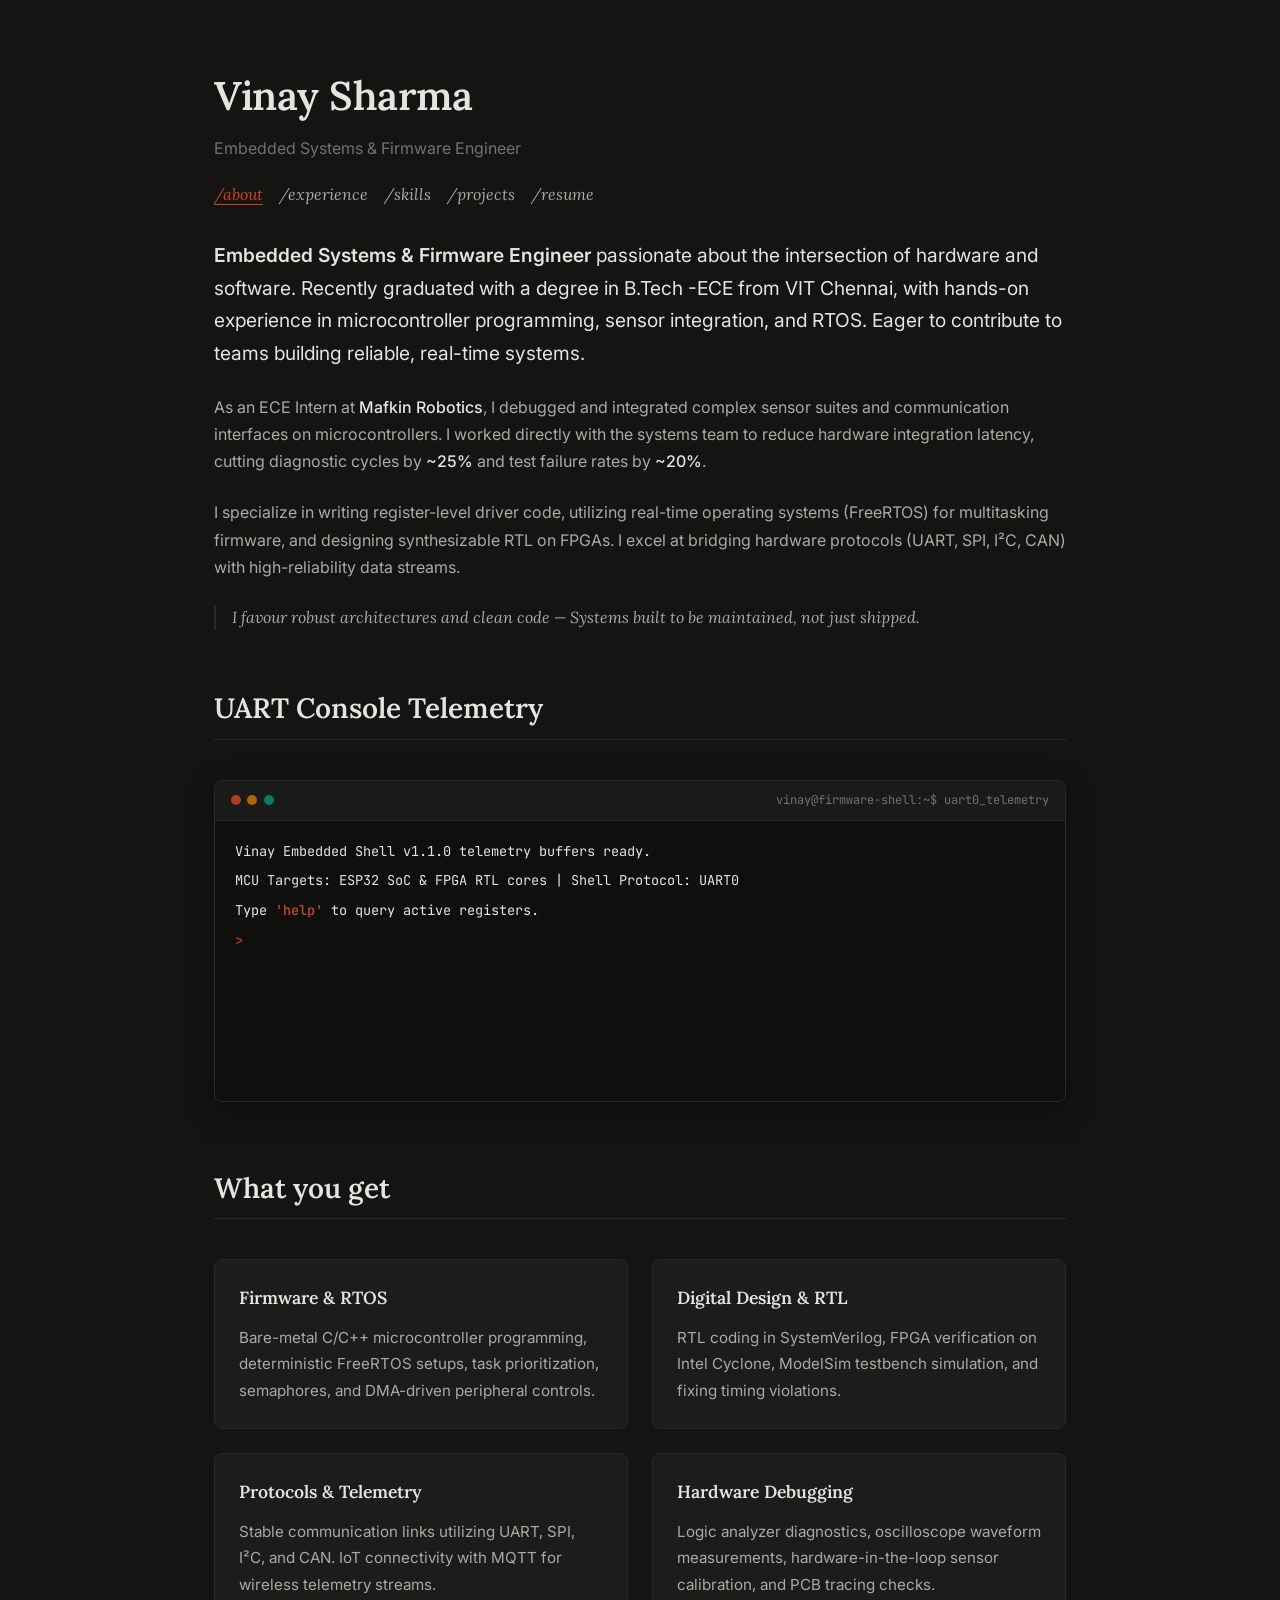
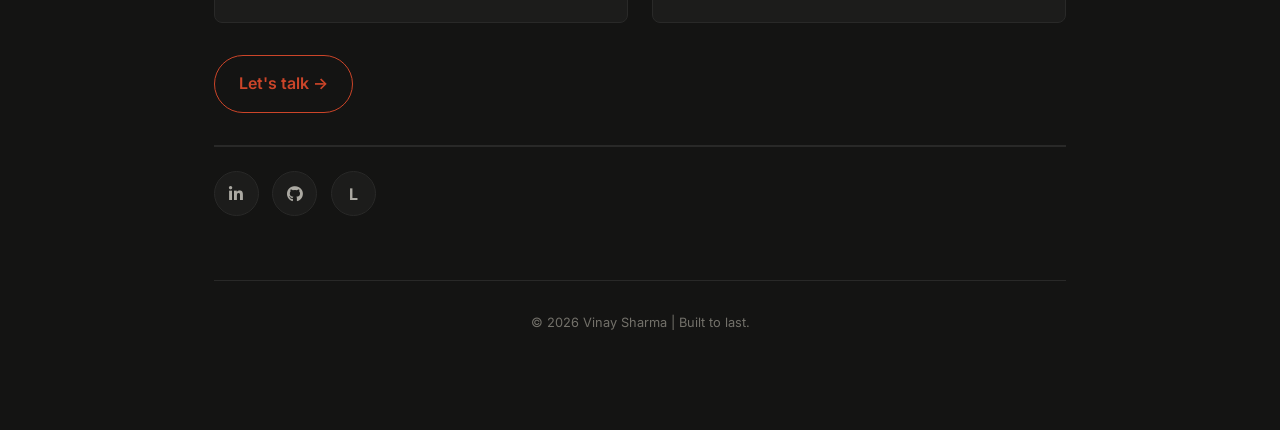
==== commit 4881e189: "update the icon of the leetcode" ====
--- a/index.html
+++ b/index.html
@@ -70,8 +70,7 @@
             <div class="console-body" id="console-body">
               <div class="console-line">Vinay Embedded Shell v1.1.0 telemetry buffers ready.</div>
               <div class="console-line">MCU Targets: ESP32 SoC & FPGA RTL cores | Shell Protocol: UART0</div>
-              <div class="console-line">Type <span style="color: var(--accent-color); font-weight: 500;">'help'</span>
-                to query active registers.</div>
+              <div class="console-line">Type <span style="color: var(--accent-color); font-weight: 500;">'help' </span>to query active registers.</div>
               <div class="console-line"></div>
               <div class="console-input-row">
                 <span class="console-prompt">&gt;</span>
@@ -126,8 +125,8 @@
                 class="fa-brands fa-linkedin-in"></i></a>
             <a href="https://github.com/Vinay-ix" target="_blank" rel="noopener noreferrer" class="social-icon"><i
                 class="fa-brands fa-github"></i></a>
-            <a href="https://leetcode.com/u/vinayy_79/" target="_blank" rel="noopener noreferrer" class="social-icon leetcode-icon" title="LeetCode">
-              <svg viewBox="0 0 384 512" aria-hidden="true" focusable="false" width="18" height="18" fill="currentColor"></svg>
+            <a href="https://leetcode.com/u/vinayy_79/" target="_blank" rel="noopener noreferrer" class="social-icon leetcode-icon" title="LeetCode" aria-label="LeetCode">
+              <span class="leetcode-letter">L</span>
             </a>
           </div>
         </div>
--- a/style.css
+++ b/style.css
@@ -303,8 +303,17 @@
   transition: var(--transition-smooth);
 }
 
-.social-icon svg {
+.social-icon svg,
+.social-icon i,
+.leetcode-letter {
   display: block;
+  font-size: 1rem;
+  line-height: 1;
+}
+
+.leetcode-letter {
+  font-weight: 700;
+  font-family: var(--font-sans);
 }
 
 .social-icon:hover {
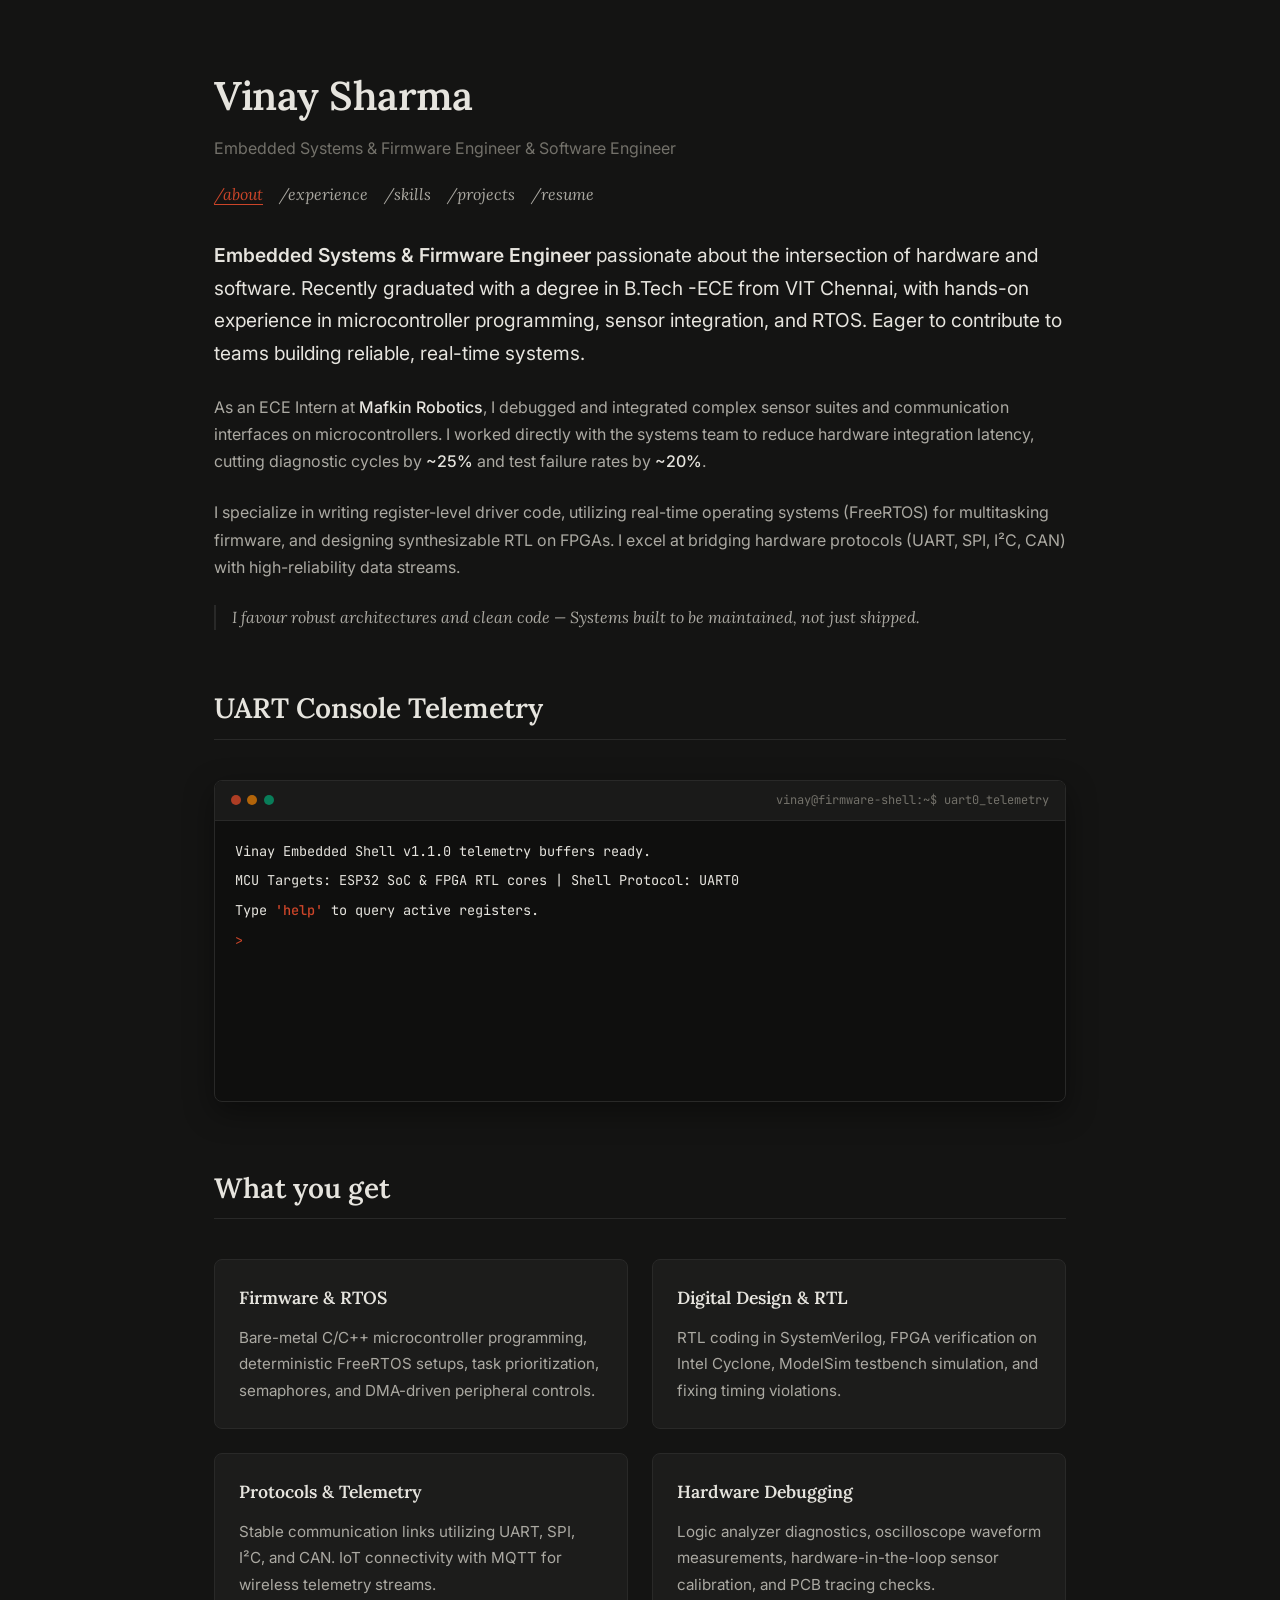
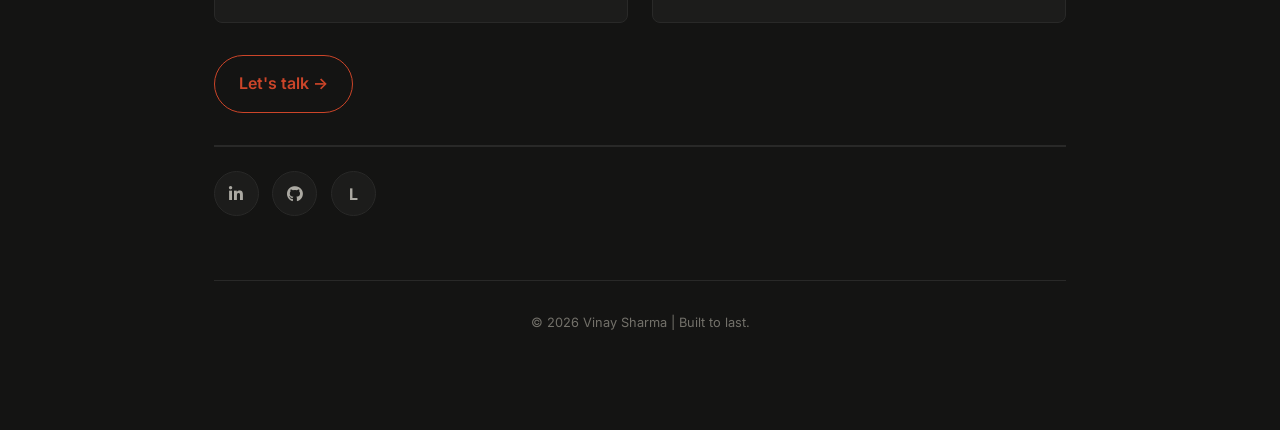
==== commit cf74e2f7: "update title" ====
--- a/index.html
+++ b/index.html
@@ -18,7 +18,7 @@
     <!-- Header Section -->
     <header>
       <h1 class="header-name">Vinay Sharma</h1>
-      <div class="header-subtitle">Embedded Systems & Firmware Engineer</div>
+      <div class="header-subtitle">Embedded Systems & Firmware Engineer & Software Engineer</div>
       <ul class="nav-menu" id="nav-links">
         <li data-page="about"><a href="#about" onclick="navigateTo('about')">/about</a></li>
         <li data-page="experience"><a href="#experience" onclick="navigateTo('experience')">/experience</a></li>
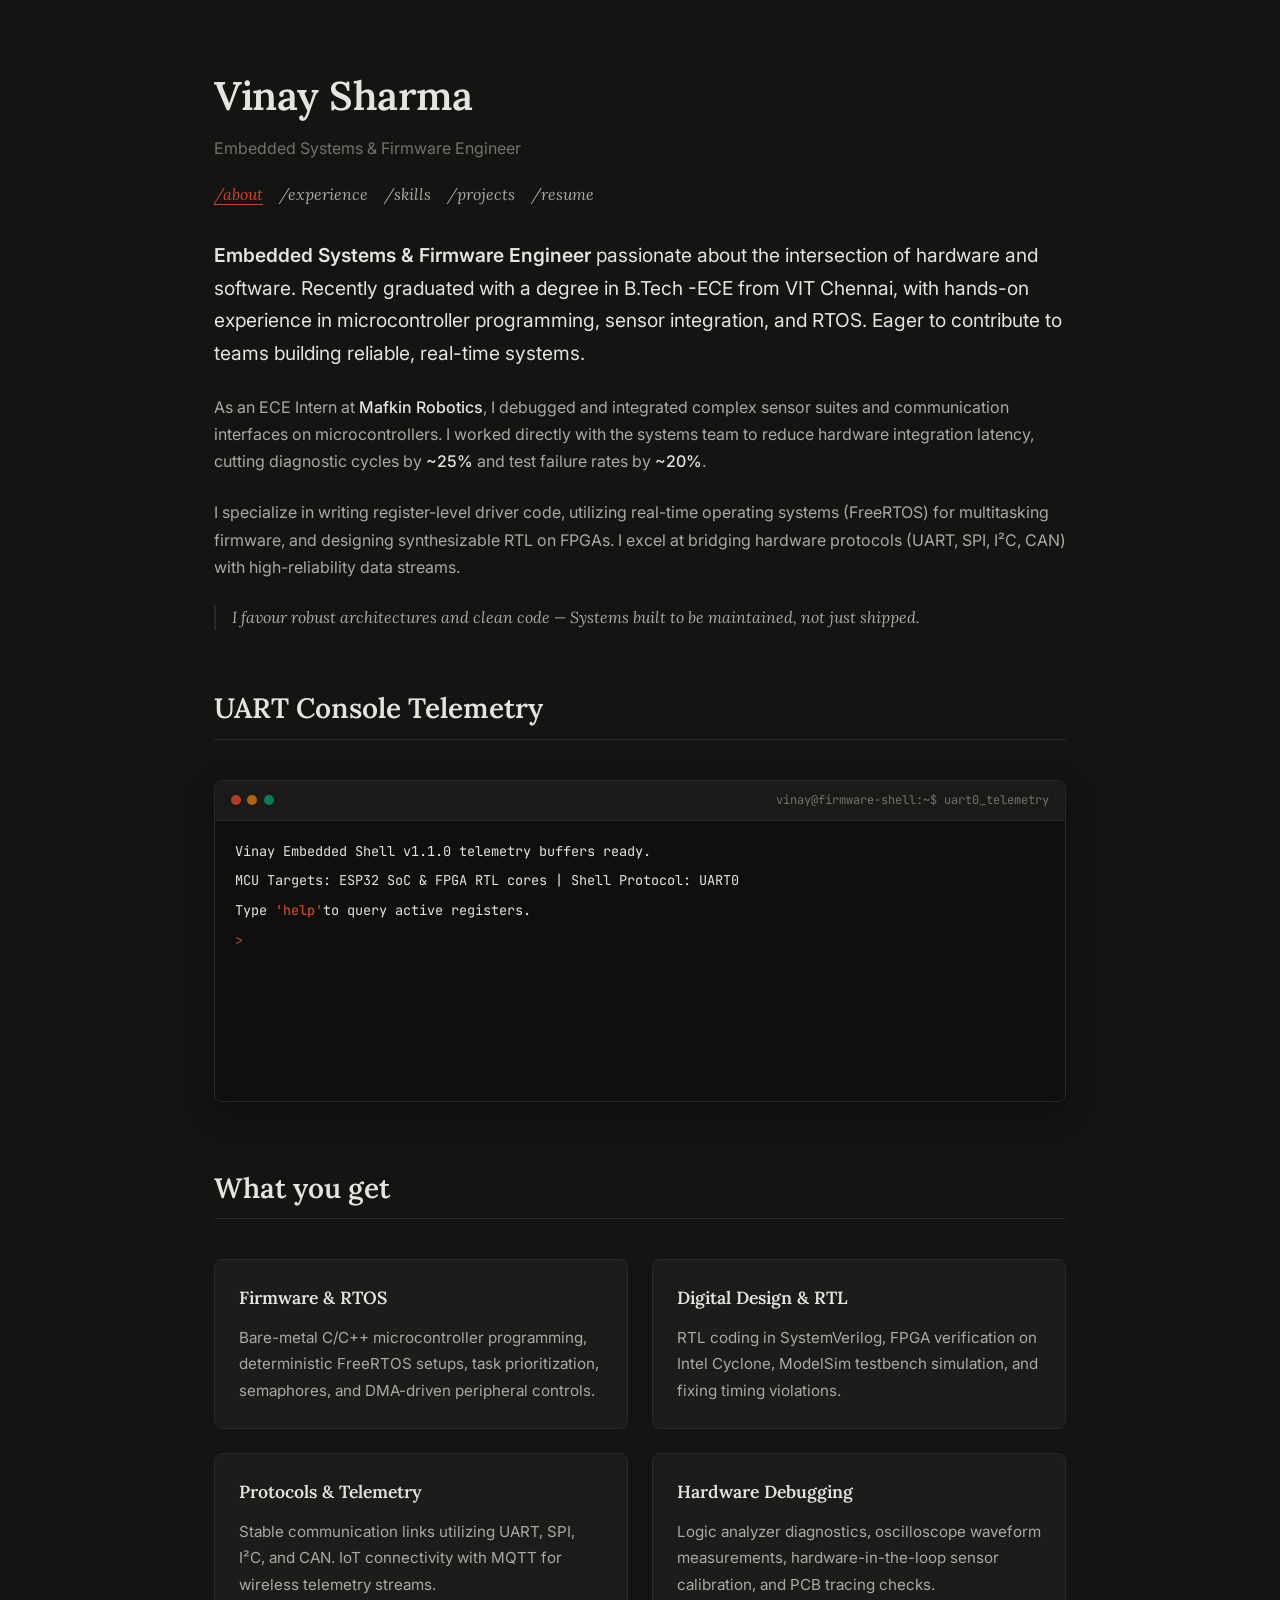
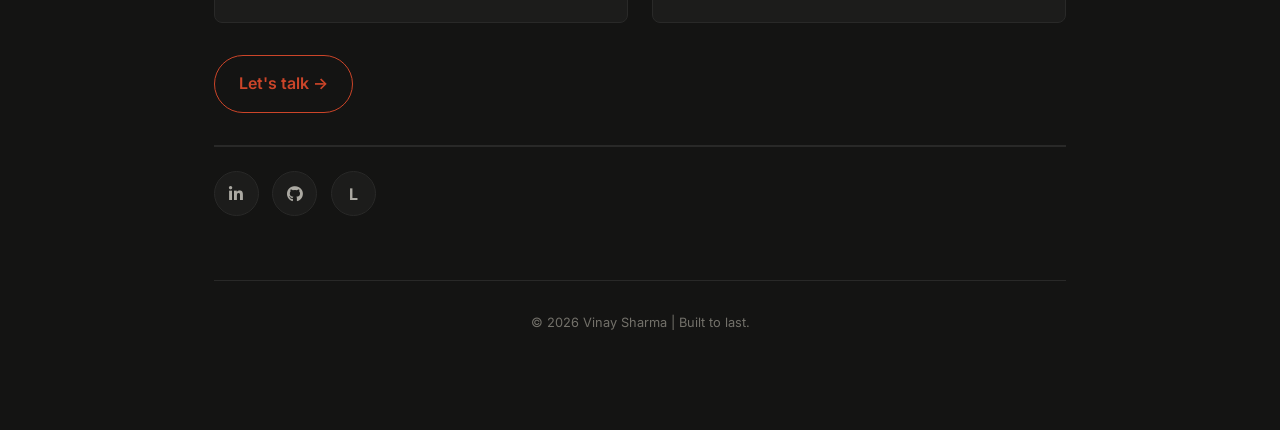
==== commit 855763f7: "fix the update" ====
--- a/index.html
+++ b/index.html
@@ -6,7 +6,7 @@
   <meta name="viewport" content="width=device-width, initial-scale=1.0" />
   <meta name="description"
     content="Vinay Sharma - Embedded Systems & Firmware Engineer. ECE student at VIT Chennai with experience in embedded firmware, IoT systems, FPGA design, and real-time communication protocols." />
-  <title>Vinay Sharma | Embedded Systems & Firmware Engineer</title>
+  <title>Vinay Sharma | Embedded Systems </title>
   <!-- CSS Stylesheet -->
   <link rel="stylesheet" href="style.css" />
   <!-- FontAwesome Icons -->
@@ -18,7 +18,7 @@
     <!-- Header Section -->
     <header>
       <h1 class="header-name">Vinay Sharma</h1>
-      <div class="header-subtitle">Embedded Systems & Firmware Engineer & Software Engineer</div>
+      <div class="header-subtitle">Embedded Systems & Firmware Engineer</div>
       <ul class="nav-menu" id="nav-links">
         <li data-page="about"><a href="#about" onclick="navigateTo('about')">/about</a></li>
         <li data-page="experience"><a href="#experience" onclick="navigateTo('experience')">/experience</a></li>
@@ -70,7 +70,7 @@
             <div class="console-body" id="console-body">
               <div class="console-line">Vinay Embedded Shell v1.1.0 telemetry buffers ready.</div>
               <div class="console-line">MCU Targets: ESP32 SoC & FPGA RTL cores | Shell Protocol: UART0</div>
-              <div class="console-line">Type <span style="color: var(--accent-color); font-weight: 500;">'help' </span>to query active registers.</div>
+              <div class="console-line">Type <span style="color: var(--accent-color); font-weight: 500;">'help'</span>to query active registers.</div>
               <div class="console-line"></div>
               <div class="console-input-row">
                 <span class="console-prompt">&gt;</span>
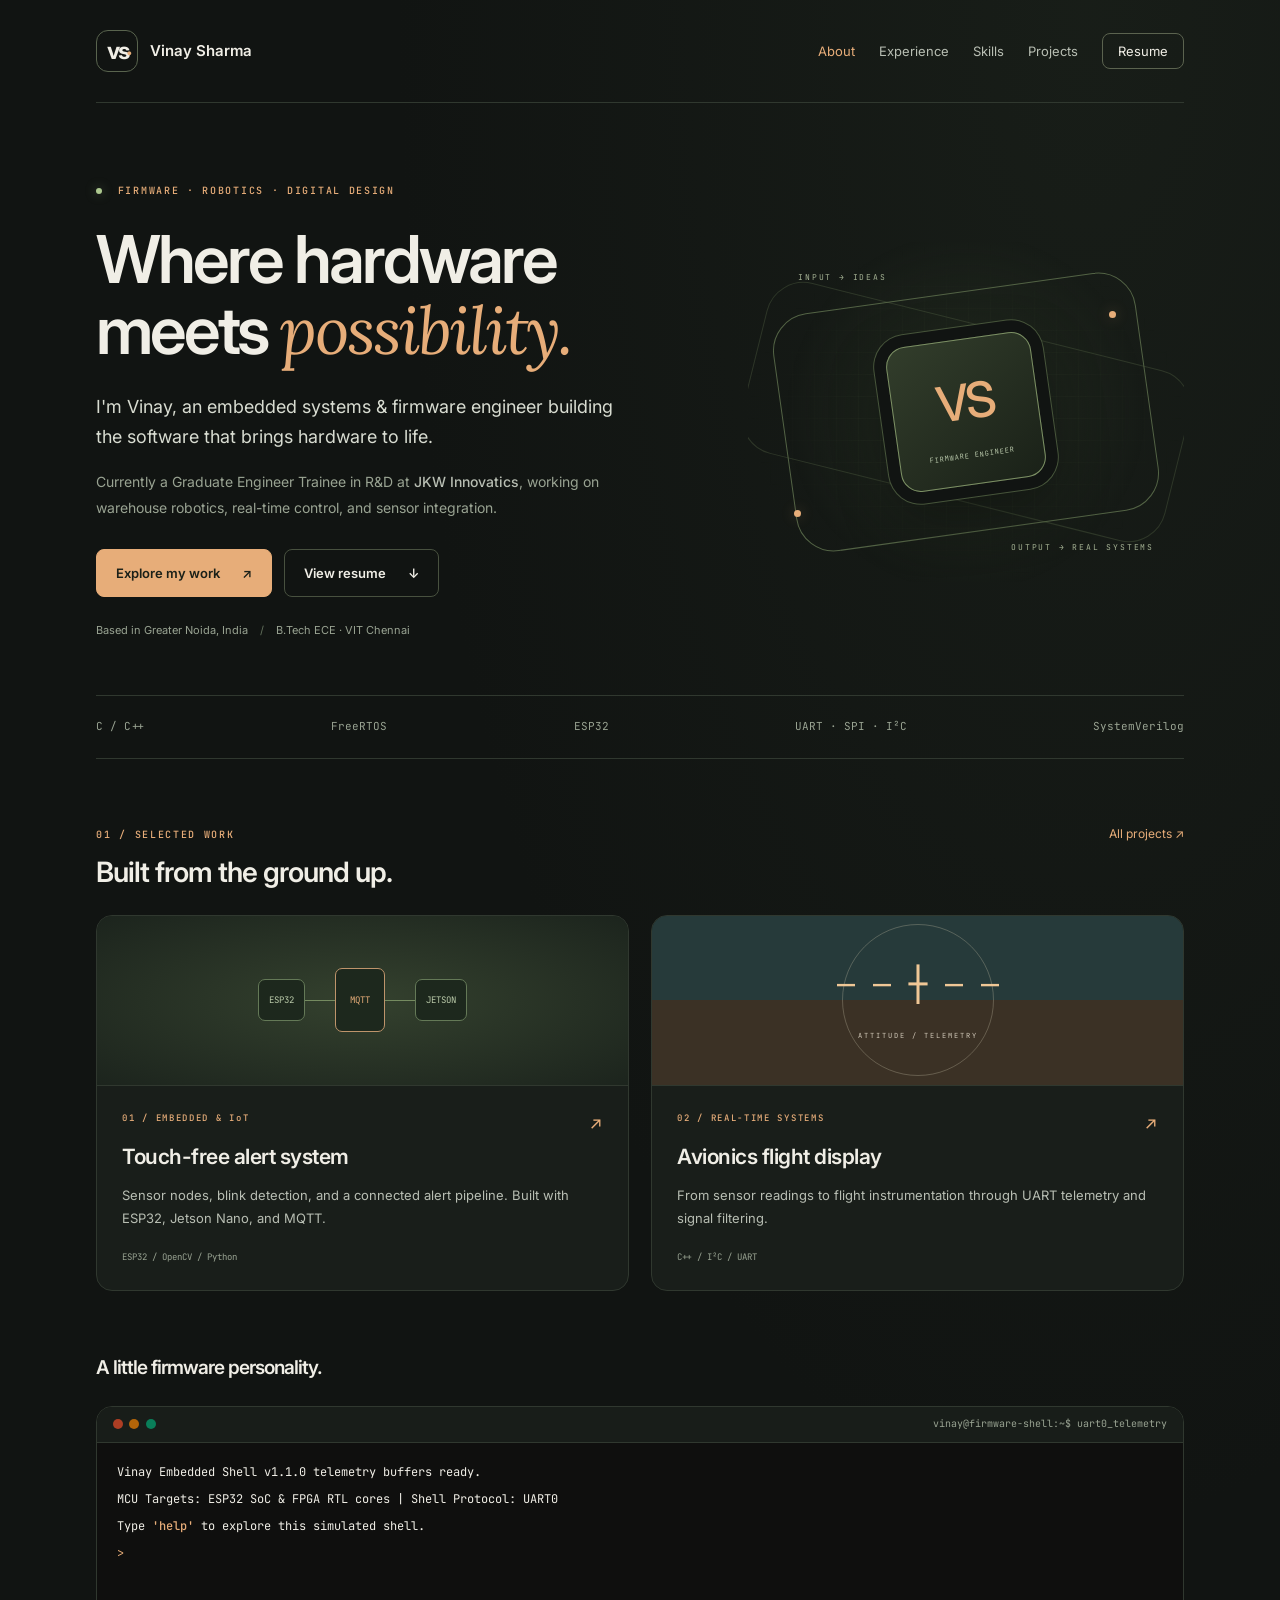
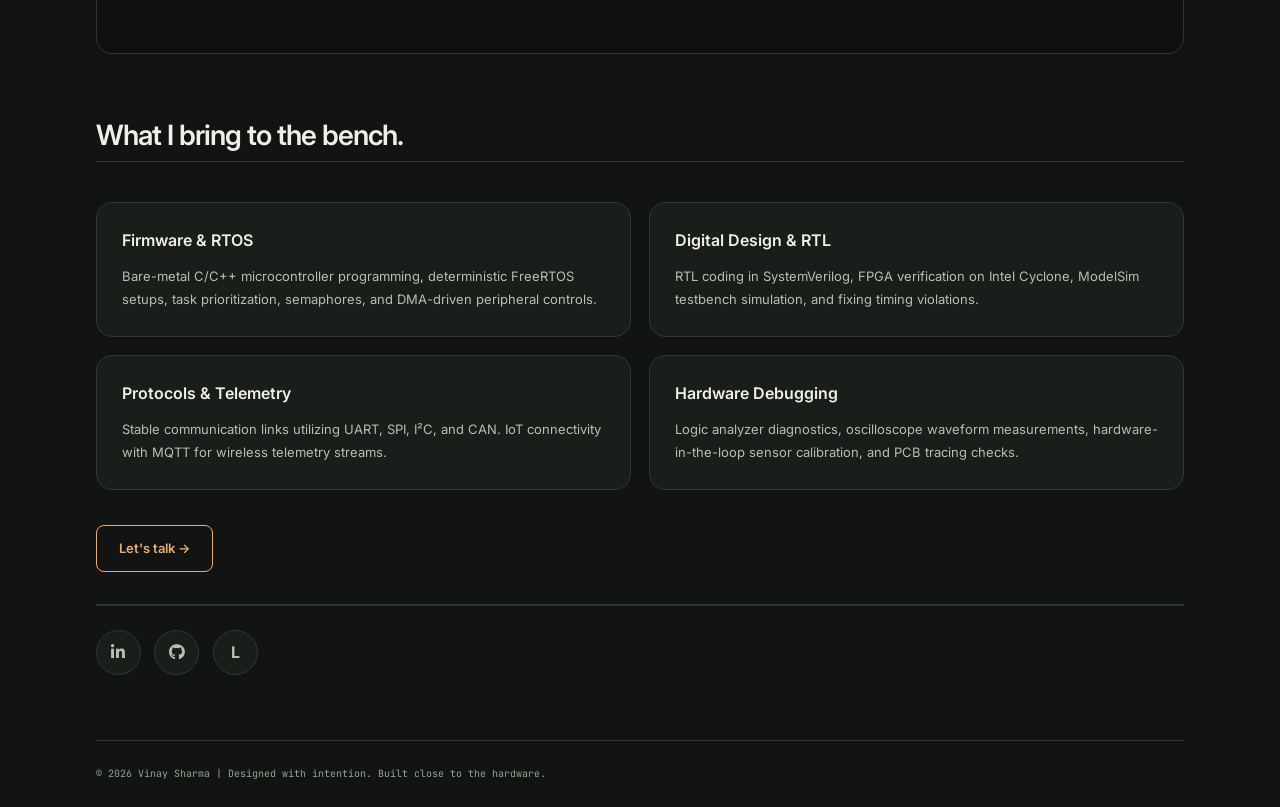
==== commit 16bc414c: "new design" ====
--- a/index.html
+++ b/index.html
@@ -5,8 +5,8 @@
   <meta charset="UTF-8" />
   <meta name="viewport" content="width=device-width, initial-scale=1.0" />
   <meta name="description"
-    content="Vinay Sharma - Embedded Systems & Firmware Engineer. ECE student at VIT Chennai with experience in embedded firmware, IoT systems, FPGA design, and real-time communication protocols." />
-  <title>Vinay Sharma | Embedded Systems </title>
+    content="Vinay Sharma - Embedded Systems & Firmware Engineer. Graduate Engineer Trainee at JKW Innovatics, working on embedded firmware, IoT systems, FPGA design, and real-time communication protocols." />
+  <title>Vinay Sharma | Embedded Systems &amp; Firmware</title>
   <!-- CSS Stylesheet -->
   <link rel="stylesheet" href="style.css" />
   <!-- FontAwesome Icons -->
@@ -14,49 +14,48 @@
 </head>
 
 <body>
+  <a class="skip-link" href="#main-content">Skip to content</a>
   <div class="container">
     <!-- Header Section -->
     <header>
-      <h1 class="header-name">Vinay Sharma</h1>
-      <div class="header-subtitle">Embedded Systems & Firmware Engineer</div>
+      <a href="#about" class="brand" aria-label="Vinay Sharma home"><span class="brand-mark">vs<span>.</span></span><span class="brand-name">Vinay Sharma</span></a>
+      <div class="header-subtitle">EMBEDDED SYSTEMS / FIRMWARE</div>
       <ul class="nav-menu" id="nav-links">
-        <li data-page="about"><a href="#about" onclick="navigateTo('about')">/about</a></li>
-        <li data-page="experience"><a href="#experience" onclick="navigateTo('experience')">/experience</a></li>
-        <li data-page="skills"><a href="#skills" onclick="navigateTo('skills')">/skills</a></li>
-        <li data-page="projects"><a href="#projects" onclick="navigateTo('projects')">/projects</a></li>
-        <li><a href="resume.pdf" class="nav-resume-btn" target="_blank" rel="noopener noreferrer">/resume</a></li>
+        <li data-page="about"><a href="#about" onclick="navigateTo('about')">About</a></li>
+        <li data-page="experience"><a href="#experience" onclick="navigateTo('experience')">Experience</a></li>
+        <li data-page="skills"><a href="#skills" onclick="navigateTo('skills')">Skills</a></li>
+        <li data-page="projects"><a href="#projects" onclick="navigateTo('projects')">Projects</a></li>
+        <li><a href="resume.pdf" class="nav-resume-btn" target="_blank" rel="noopener noreferrer">Resume</a></li>
       </ul>
     </header>
 
     <!-- Main Content Flow -->
-    <main>
+    <main id="main-content">
 
       <!-- About View -->
-      <section id="about" class="page-view">
-        <div class="intro-section">
-          <p class="intro-lead">
-            <strong>Embedded Systems & Firmware Engineer</strong> passionate about the intersection of hardware and software. Recently graduated with a degree in B.Tech -ECE  from VIT Chennai, with hands-on experience in microcontroller programming, sensor integration, and RTOS. Eager to contribute to teams building reliable, real-time systems.
-          </p>
-          <p class="intro-desc">
-            As an ECE Intern at <strong>Mafkin Robotics</strong>, I debugged and integrated complex sensor suites and
-            communication interfaces on microcontrollers. I worked directly with the systems team to reduce hardware
-            integration latency, cutting diagnostic cycles by <strong>~25%</strong> and test failure rates by
-            <strong>~20%</strong>.
-          </p>
-          <p class="intro-desc">
-            I specialize in writing register-level driver code, utilizing real-time operating systems (FreeRTOS) for
-            multitasking firmware, and designing synthesizable RTL on FPGAs. I excel at bridging hardware protocols
-            (UART, SPI, I²C, CAN) with high-reliability data streams.
-          </p>
-          <p class="intro-tagline">
-            I favour robust architectures and clean code — Systems built to be maintained, not just shipped.
-          </p>
-        </div>
-
-        <!-- Interactive UART Console Telemetry -->
+      <section id="about" class="page-view active">
+        <div class="intro-section hero">
+          <div class="hero-copy">
+            <p class="eyebrow"><span class="status-dot"></span> FIRMWARE · ROBOTICS · DIGITAL DESIGN</p>
+            <h1 class="hero-title">Where hardware<br>meets <em>possibility.</em></h1>
+            <p class="hero-description">I'm Vinay, an embedded systems &amp; firmware engineer building the software that brings hardware to life.</p>
+            <p class="hero-detail">Currently a Graduate Engineer Trainee in R&amp;D at <strong>JKW Innovatics</strong>, working on warehouse robotics, real-time control, and sensor integration.</p>
+            <div class="hero-actions"><a href="#projects" class="button-primary">Explore my work <span aria-hidden="true">↗</span></a><a href="resume.pdf" target="_blank" rel="noopener noreferrer" class="button-secondary">View resume <span aria-hidden="true">↓</span></a></div>
+            <div class="hero-footnote">Based in Greater Noida, India <span> / </span> B.Tech ECE · VIT Chennai</div>
+          </div>
+          <div class="circuit-art" aria-hidden="true"><div class="circuit-grid"></div><div class="orbit orbit-one"></div><div class="orbit orbit-two"></div><div class="chip"><span>VS</span><small>FIRMWARE ENGINEER</small></div><span class="chip-label label-top">INPUT → IDEAS</span><span class="chip-label label-bottom">OUTPUT → REAL SYSTEMS</span><span class="circuit-node node-one"></span><span class="circuit-node node-two"></span></div>
+        </div>
+        <div class="expertise-strip"><span>C / C++</span><span>FreeRTOS</span><span>ESP32</span><span>UART · SPI · I²C</span><span>SystemVerilog</span></div>
+        <div class="section-header featured-heading"><div><p class="eyebrow">01 / SELECTED WORK</p><h2 class="section-title">Built from the ground up.</h2></div><a href="#projects" class="section-link">All projects ↗</a></div>
+        <div class="featured-grid">
+          <a class="featured-card" href="https://github.com/Vinay-ix/AI-Nurse-Call-System" target="_blank" rel="noopener noreferrer"><div class="feature-visual visual-network" aria-hidden="true"><span class="diagram-node">ESP32</span><span class="diagram-line"></span><span class="diagram-node central">MQTT</span><span class="diagram-line"></span><span class="diagram-node">JETSON</span></div><div class="feature-copy"><span class="eyebrow">01 / EMBEDDED &amp; IoT <span class="feature-arrow">↗</span></span><h3>Touch-free alert system</h3><p>Sensor nodes, blink detection, and a connected alert pipeline. Built with ESP32, Jetson Nano, and MQTT.</p><span class="feature-tag">ESP32 / OpenCV / Python</span></div></a>
+          <a class="featured-card" href="https://github.com/Vinay-ix/Real-Time-Avionics-PFD-ESP32" target="_blank" rel="noopener noreferrer"><div class="feature-visual visual-flight" aria-hidden="true"><div class="horizon"><span>— — ┼ — —</span><small>ATTITUDE / TELEMETRY</small></div></div><div class="feature-copy"><span class="eyebrow">02 / REAL-TIME SYSTEMS <span class="feature-arrow">↗</span></span><h3>Avionics flight display</h3><p>From sensor readings to flight instrumentation through UART telemetry and signal filtering.</p><span class="feature-tag">C++ / I²C / UART</span></div></a>
+        </div>
+
+        <!-- Interactive A little firmware personality. -->
         <div class="console-wrapper">
           <div class="section-header">
-            <h2 class="section-title">UART Console Telemetry</h2>
+            <h2 class="section-title">A little firmware personality.</h2>
           </div>
           <div class="console-container">
             <div class="console-header">
@@ -70,20 +69,20 @@
             <div class="console-body" id="console-body">
               <div class="console-line">Vinay Embedded Shell v1.1.0 telemetry buffers ready.</div>
               <div class="console-line">MCU Targets: ESP32 SoC & FPGA RTL cores | Shell Protocol: UART0</div>
-              <div class="console-line">Type <span style="color: var(--accent-color); font-weight: 500;">'help'</span>to query active registers.</div>
+              <div class="console-line">Type <span style="color: var(--accent-color); font-weight: 500;">'help'</span> to explore this simulated shell.</div>
               <div class="console-line"></div>
               <div class="console-input-row">
                 <span class="console-prompt">&gt;</span>
-                <input type="text" class="console-input" id="console-input" autofocus autocomplete="off"
+                <input type="text" class="console-input" id="console-input" aria-label="Simulated terminal command" autocomplete="off"
                   spellcheck="false" />
               </div>
             </div>
           </div>
         </div>
 
-        <!-- What you get Section -->
+        <!-- What I bring to the bench. Section -->
         <div class="section-header" style="margin-top: 4rem;">
-          <h2 class="section-title">What you get</h2>
+          <h2 class="section-title">What I bring to the bench.</h2>
         </div>
 
         <div class="what-grid">
@@ -121,9 +120,9 @@
 
           <div class="footer-socials"
             style="border-top: 2px solid var(--border-color); padding-top: 1.5rem; margin-bottom: 0; width: 100%;">
-            <a href="https://linkedin.com/in/vinay-sharma-643422310" target="_blank" rel="noopener noreferrer" class="social-icon"><i
+            <a href="https://linkedin.com/in/vinay-sharma-643422310" target="_blank" rel="noopener noreferrer" class="social-icon" aria-label="LinkedIn"><i
                 class="fa-brands fa-linkedin-in"></i></a>
-            <a href="https://github.com/Vinay-ix" target="_blank" rel="noopener noreferrer" class="social-icon"><i
+            <a href="https://github.com/Vinay-ix" target="_blank" rel="noopener noreferrer" class="social-icon" aria-label="GitHub"><i
                 class="fa-brands fa-github"></i></a>
             <a href="https://leetcode.com/u/vinayy_79/" target="_blank" rel="noopener noreferrer" class="social-icon leetcode-icon" title="LeetCode" aria-label="LeetCode">
               <span class="leetcode-letter">L</span>
@@ -135,10 +134,49 @@
       <!-- Experience View -->
       <section id="experience" class="page-view">
         <div class="experience-quicklinks">
-          <button class="quicklink-btn active" id="btn-lnk-mafkin" onclick="jumpToCompany('exp-mafkin')">Mafkin Robotics
+          <button class="quicklink-btn active" id="btn-lnk-jkw" onclick="jumpToCompany('exp-jkw')">JKW Innovatics
+            (Graduate Engineer)</button>
+          <button class="quicklink-btn" id="btn-lnk-mafkin" onclick="jumpToCompany('exp-mafkin')">Mafkin Robotics
             (Internship)</button>
           <button class="quicklink-btn" id="btn-lnk-vit" onclick="jumpToCompany('exp-vit')">VIT Chennai
             (Academics)</button>
+        </div>
+
+        <!-- JKW Innovatics Block -->
+        <div class="experience-block" id="exp-jkw">
+          <div class="experience-left">
+            <div class="role-header-line">
+              <span class="role-company">JKW Innovatics Pvt. Ltd. <span style="font-size: 0.85em; font-weight: 400;"></span> <span class="role-badge-now">Current</span></span>
+              <span class="role-meta-right">Jul 2026 - Present · Kasna, Greater Noida, UP, IN</span>
+            </div>
+            <div class="role-title-row">
+              <span class="role-designation">Graduate Engineer Trainee (R&D)</span>
+              <span class="role-tag-badge">Robotics & Firmware</span>
+            </div>
+            <p class="role-summary">
+              Full-time Graduate Engineer Trainee in the R&D division working on autonomous warehouse robots. Contributing to embedded firmware pipelines, real-time control systems, and sensor integration for autonomous material handling platforms.
+            </p>
+
+            <div class="role-subsection-title">Warehouse Robot Firmware</div>
+            <p class="role-subsection-desc">
+              Developing embedded firmware for autonomous warehouse robots, focusing on motion control, sensor fusion, and real-time decision-making algorithms for safe and efficient material handling.
+            </p>
+
+            <div class="role-subsection-title">R&D Integration</div>
+            <p class="role-subsection-desc">
+              Working on next-generation robotics platforms, contributing to firmware optimization, hardware integration, and telemetry systems for autonomous warehouse operations.
+            </p>
+          </div>
+
+          <div class="experience-right">
+            <div class="experience-metrics-card">
+              <div class="metric-divider">
+                <div class="metric-num">R&D</div>
+                <div class="metric-label">Division Focus</div>
+                <div class="metric-text">Contributing to warehouse automation and robotics development.</div>
+              </div>
+            </div>
+          </div>
         </div>
 
         <!-- Mafkin Robotics Block -->
@@ -329,12 +367,9 @@
                   <div class="project-meta">July 2025 - Dec 2025 · Embedded sensor network with MQTT telemetry</div>
                 </div>
                 <div class="project-action-group">
-                  <a href="https://github.com/Vinay-ix/AI-Nurse-Call-System" target="_blank" class="project-link project-link-icon" title="GitHub repository">
+                  <a href="https://github.com/Vinay-ix/AI-Nurse-Call-System" target="_blank" rel="noopener noreferrer" class="project-link project-link-icon" title="GitHub repository">
                     <i class="fa-brands fa-github"></i>
                   </a>
-                  <button type="button" class="project-link project-link-icon" onclick="openVideo('https://www.youtube.com/embed/dQw4w9WgXcQ?autoplay=1')" title="Video demo">
-                    <i class="fa-solid fa-video"></i>
-                  </button>
                 </div>
               </div>
               <p class="project-desc">
@@ -378,12 +413,9 @@
                   <div class="project-meta">Jul 2024 · Real-time flight instrumentation and UART telemetry</div>
                 </div>
                 <div class="project-action-group">
-                  <a href="https://github.com/Vinay-ix/Real-Time-Avionics-PFD-ESP32" target="_blank" class="project-link project-link-icon" title="GitHub repository">
+                  <a href="https://github.com/Vinay-ix/Real-Time-Avionics-PFD-ESP32" target="_blank" rel="noopener noreferrer" class="project-link project-link-icon" title="GitHub repository">
                     <i class="fa-brands fa-github"></i>
                   </a>
-                  <button type="button" class="project-link project-link-icon" onclick="openVideo('https://www.youtube.com/embed/dQw4w9WgXcQ?autoplay=1')" title="Video demo">
-                    <i class="fa-solid fa-video"></i>
-                  </button>
                 </div>
               </div>
               <p class="project-desc">
@@ -427,12 +459,9 @@
                   <div class="project-meta">May 2024 · SystemVerilog compression pipeline with timing closure</div>
                 </div>
                 <div class="project-action-group">
-                  <a href="https://github.com/Vinay-ix" target="_blank" class="project-link project-link-icon" title="GitHub repository">
+                  <a href="https://github.com/Vinay-ix" target="_blank" rel="noopener noreferrer" class="project-link project-link-icon" title="GitHub profile; FPGA source not linked" aria-label="Visit GitHub profile">
                     <i class="fa-brands fa-github"></i>
                   </a>
-                  <button type="button" class="project-link project-link-icon" onclick="openVideo('https://www.youtube.com/embed/dQw4w9WgXcQ?autoplay=1')" title="Video demo">
-                    <i class="fa-solid fa-video"></i>
-                  </button>
                 </div>
               </div>
               <p class="project-desc">
@@ -470,18 +499,8 @@
 
     <!-- Footer Section -->
     <footer>
-      <div class="footer-copy">&copy; 2026 Vinay Sharma | Built to last.</div>
+      <div class="footer-copy">&copy; 2026 Vinay Sharma | Designed with intention. Built close to the hardware.</div>
     </footer>
-  </div>
-
-  <!-- Video Modal Lightbox Overlay -->
-  <div class="lightbox-modal" id="video-lightbox" onclick="closeVideo()">
-    <div class="lightbox-content" onclick="event.stopPropagation()">
-      <button class="lightbox-close" onclick="closeVideo()"><i class="fa-solid fa-xmark"></i></button>
-      <div class="lightbox-video-container">
-        <iframe id="lightbox-iframe" src="" allowfullscreen allow="autoplay"></iframe>
-      </div>
-    </div>
   </div>
 
   <!-- JavaScript Application Controller -->
@@ -498,6 +517,10 @@
         window.scrollTo({ top: 0, behavior: 'smooth' });
       }
 
+      document.querySelectorAll('.nav-menu a').forEach(a => {
+        if (a.getAttribute('href') === '#' + pageId) a.setAttribute('aria-current', 'page');
+        else a.removeAttribute('aria-current');
+      });
       // Update header navbar states
       const navItems = document.querySelectorAll('.nav-menu li');
       navItems.forEach(item => {
@@ -521,26 +544,16 @@
     }
 
     window.addEventListener('hashchange', checkHashRoute);
-    window.addEventListener('load', checkHashRoute);
+    window.addEventListener('load', () => { checkHashRoute(); filterProjects('embedded'); });
 
     // Experience view quick scroll anchor helper
     function jumpToCompany(blockId) {
-      // Highlight active subnav button
-      const btnMafkin = document.getElementById('btn-lnk-mafkin');
-      const btnVit = document.getElementById('btn-lnk-vit');
-
-      if (blockId === 'exp-mafkin') {
-        btnMafkin.classList.add('active');
-        btnVit.classList.remove('active');
-      } else {
-        btnMafkin.classList.remove('active');
-        btnVit.classList.add('active');
-      }
-
-      const element = document.getElementById(blockId);
-      if (element) {
-        element.scrollIntoView({ behavior: 'smooth', block: 'start' });
-      }
+      document.querySelectorAll('.quicklink-btn').forEach(button => {
+        const selected = button.id === 'btn-lnk-' + blockId.replace('exp-', '');
+        button.classList.toggle('active', selected);
+        button.setAttribute('aria-pressed', String(selected));
+      });
+      document.getElementById(blockId)?.scrollIntoView({behavior: 'smooth', block: 'start'});
     }
 
     // Projects Tab Filter controller
@@ -556,66 +569,16 @@
         tabPcb.classList.add('active');
       }
 
+      tabEmb.setAttribute('aria-pressed', String(category === 'embedded'));
+      tabPcb.setAttribute('aria-pressed', String(category === 'pcb'));
       const cards = document.querySelectorAll('.project-card');
       cards.forEach(card => {
         if (card.getAttribute('data-category') === category) {
-          card.style.display = 'flex';
+          card.style.display = '';
         } else {
           card.style.display = 'none';
         }
       });
-    }
-
-    // Card Carousels slider controller logic
-    const carouselStates = {
-      emb1: 0,
-      emb2: 0,
-      pcb1: 0
-    };
-
-    function shiftCarousel(carouselId, direction) {
-      const slidesContainer = document.getElementById(`slide-${carouselId}`);
-      const totalSlides = slidesContainer.querySelectorAll('img').length;
-
-      let activeIdx = carouselStates[carouselId] + direction;
-      if (activeIdx < 0) {
-        activeIdx = totalSlides - 1;
-      } else if (activeIdx >= totalSlides) {
-        activeIdx = 0;
-      }
-
-      setCarouselSlide(carouselId, activeIdx);
-    }
-
-    function setCarouselSlide(carouselId, slideIndex) {
-      carouselStates[carouselId] = slideIndex;
-      const slidesContainer = document.getElementById(`slide-${carouselId}`);
-      const offset = -slideIndex * 100;
-      slidesContainer.style.transform = `translateX(${offset}%)`;
-
-      const indicators = slidesContainer.parentElement.querySelectorAll('.project-indicators .indicator-dot');
-      indicators.forEach((dot, index) => {
-        if (index === slideIndex) {
-          dot.classList.add('active');
-        } else {
-          dot.classList.remove('active');
-        }
-      });
-    }
-
-    // Video Play Modal / Lightbox controls
-    function openVideo(videoUrl) {
-      const modal = document.getElementById('video-lightbox');
-      const iframe = document.getElementById('lightbox-iframe');
-      iframe.src = videoUrl;
-      modal.classList.add('active');
-    }
-
-    function closeVideo() {
-      const modal = document.getElementById('video-lightbox');
-      const iframe = document.getElementById('lightbox-iframe');
-      iframe.src = "";
-      modal.classList.remove('active');
     }
 
     // Interactive Console / Terminal Simulator shell commands
@@ -637,20 +600,20 @@
 
         const echoLine = document.createElement('div');
         echoLine.className = 'console-line';
-        echoLine.innerHTML = `<span class="console-prompt">&gt;</span> ${consoleInput.value}`;
+        echoLine.textContent = '> ' + consoleInput.value;
         consoleBody.insertBefore(echoLine, consoleInput.parentElement);
 
         if (inputVal === 'clear') {
           const lines = consoleBody.querySelectorAll('.console-line');
           lines.forEach(line => line.remove());
-        } else if (inputVal in commands) {
+        } else if (Object.hasOwn(commands, inputVal)) {
           const reply = commands[inputVal];
           responseContainer.innerHTML = reply.replace(/\n/g, '<br>');
           consoleBody.insertBefore(responseContainer, consoleInput.parentElement);
         } else if (inputVal === '') {
           // Do nothing on empty enter
         } else {
-          responseContainer.innerHTML = `<span style="color: #ef4444;">ERROR: Unknown command: "${inputVal}". Type 'help' for diagnostics.</span>`;
+          responseContainer.textContent = `Unknown command: "${inputVal}". Type 'help' for available commands.`;
           consoleBody.insertBefore(responseContainer, consoleInput.parentElement);
         }
 
--- a/style.css
+++ b/style.css
@@ -895,7 +895,7 @@
   line-height: 1.5;
 }
 
-..project-media-wrapper,
+.project-media-wrapper,
 .project-carousel-controls,
 .project-indicators,
 .indicator-dot {
@@ -1232,3 +1232,65 @@
     gap: 2rem;
   }
 }
+
+/* Refined portfolio visual system */
+:root { --bg-primary:#111412; --bg-secondary:#181d19; --bg-card:#191e1a; --bg-card-highlight:#1e261f; --text-primary:#f0eee6; --text-secondary:#b8beb3; --text-muted:#99a392; --accent-color:#e7ad79; --accent-color-hover:#f6cba5; --border-color:#30382f; --border-color-highlight:#8b7054; --font-serif:'Inter',system-ui,sans-serif; --radius-md:16px; }
+body { background:radial-gradient(ellipse at 85% 0%,#26302455,transparent 45%),var(--bg-primary); }
+.container { max-width:1160px; padding:0 36px; }
+header { display:flex; align-items:center; gap:20px; padding:30px 0; margin-bottom:0; border-bottom:1px solid var(--border-color); }
+.brand { display:flex; align-items:center; gap:12px; color:var(--text-primary); flex-shrink:0; }
+.brand-mark { display:grid; place-items:center; width:42px; height:42px; border:1px solid #59644e; border-radius:12px; font-size:23px; font-weight:700; letter-spacing:-2px; position:relative; }
+.brand-mark span { color:var(--accent-color); position:absolute; right:6px; bottom:5px; }
+.brand-name { font-weight:600; font-size:15px; }
+.header-subtitle { display:none; }
+.nav-menu { margin:0 0 0 auto; font-family:var(--font-sans); font-style:normal; font-size:13px; gap:24px; align-items:center; }
+.nav-menu li.active a { text-decoration:none; }
+.nav-menu .nav-resume-btn { padding:9px 15px; border:1px solid #5b634f; border-radius:8px; color:var(--text-primary); }
+.hero { display:grid; grid-template-columns:1.4fr 1fr; gap:42px; align-items:center; padding:80px 0 54px; margin:0; }
+.eyebrow { font-family:var(--font-mono); font-size:10px; font-weight:500; letter-spacing:1.7px; color:var(--accent-color); }
+.status-dot { display:inline-block; width:6px; height:6px; background:#adc88f; border-radius:50%; margin-right:8px; box-shadow:0 0 12px #adc88f66; }
+.hero-title { font-size:clamp(40px,5.2vw,66px); line-height:1.08; letter-spacing:-3px; font-weight:600; margin:25px 0; }
+.hero-title em { font-family:'Lora',Georgia,serif; font-weight:400; color:var(--accent-color); letter-spacing:-2px; }
+.hero-description { font-size:18px; color:#d8dcd1; line-height:1.7; max-width:530px; margin-bottom:16px; }
+.hero-detail { font-size:14px; line-height:1.85; color:var(--text-muted); max-width:510px; }
+.hero-detail strong { color:var(--text-secondary); font-weight:500; }
+.hero-actions { display:flex; flex-wrap:wrap; gap:12px; margin:28px 0 24px; }
+.button-primary,.button-secondary { display:inline-flex; align-items:center; gap:22px; padding:13px 19px; border-radius:8px; font-size:13px; font-weight:600; }
+.button-primary { background:var(--accent-color); color:#1b2018; border:1px solid var(--accent-color); }
+.button-primary:hover { background:#f6cba5; color:#111412; transform:translateY(-2px); }
+.button-secondary { border:1px solid #48513f; color:var(--text-primary); }
+.button-secondary:hover { border-color:var(--accent-color); color:var(--accent-color); }
+.hero-footnote { color:var(--text-muted); font-size:11px; line-height:1.8; }
+.hero-footnote span { padding:0 9px; color:#64725d; }
+.circuit-art { position:relative; height:340px; overflow:hidden; background:radial-gradient(circle,#34422c66,transparent 65%); }
+.circuit-grid { position:absolute; inset:0; background-image:linear-gradient(#91ad7010 1px,transparent 1px),linear-gradient(90deg,#91ad7010 1px,transparent 1px); background-size:22px 22px; mask-image:radial-gradient(ellipse,black,transparent 72%); }
+.chip { position:absolute; left:50%; top:50%; transform:translate(-50%,-50%) rotate(-8deg); height:146px; width:146px; border:1px solid #7d9165; border-radius:20px; display:flex; flex-direction:column; justify-content:center; align-items:center; background:linear-gradient(145deg,#323d2b,#1a2118); box-shadow:0 0 0 12px #111412,0 0 0 13px #46543a,0 24px 60px #0006; }
+.chip span { font-size:49px; font-weight:500; letter-spacing:-4px; color:var(--accent-color); }
+.chip small { font-family:var(--font-mono); font-size:7px; margin-top:8px; letter-spacing:1px; color:#b6c5a8; }
+.orbit { position:absolute; inset:50px 35px; border:1px solid #536345; border-radius:38px; transform:rotate(-8deg); }
+.orbit-two { inset:82px 0; border-color:#53634566; transform:rotate(14deg); }
+.chip-label { position:absolute; font-family:var(--font-mono); font-size:8px; letter-spacing:1.8px; color:#a4b193; }
+.label-top { top:29px; left:50px; }.label-bottom { bottom:28px; right:30px; }
+.circuit-node { position:absolute; width:7px; height:7px; border-radius:50%; background:var(--accent-color); box-shadow:0 0 14px #e7ad7955; }.node-one { top:69px; right:68px; }.node-two { bottom:65px; left:46px; }
+.expertise-strip { display:flex; justify-content:space-between; flex-wrap:wrap; gap:18px; padding:22px 0; border-top:1px solid var(--border-color); border-bottom:1px solid var(--border-color); font-family:var(--font-mono); color:var(--text-muted); font-size:11px; }
+.featured-heading { margin:65px 0 25px; border:0; padding:0; gap:16px; }
+.section-title { font-size:28px; letter-spacing:-1px; line-height:1.25; }.featured-heading .section-title { margin-top:12px; }
+.section-link { font-family:var(--font-sans); font-style:normal; font-size:12px; white-space:nowrap; }
+.featured-grid { display:grid; grid-template-columns:1fr 1fr; gap:22px; margin-bottom:65px; }
+.featured-card { border:1px solid var(--border-color); border-radius:16px; overflow:hidden; color:var(--text-primary); background:var(--bg-card); transition:transform .2s,border-color .2s; }
+.featured-card:hover { transform:translateY(-5px); border-color:#8b7054; color:var(--text-primary); }
+.feature-visual { height:170px; display:flex; align-items:center; justify-content:center; border-bottom:1px solid var(--border-color); background:radial-gradient(ellipse at center,#34412e,#1c241d); }
+.diagram-node { font-family:var(--font-mono); font-size:9px; padding:13px 10px; border:1px solid #647957; border-radius:7px; background:#1d281d; color:#bbcbaa; }.diagram-node.central { padding:24px 14px; border-color:#be946b; color:var(--accent-color); }.diagram-line { width:30px; height:1px; background:#758b60; }
+.visual-flight { background:linear-gradient(#263a3a 50%,#3b3125 50%); position:relative; }.visual-flight:after { content:''; position:absolute; width:150px; height:150px; border:1px solid #c0baa352; border-radius:50%; }
+.horizon { text-align:center; z-index:1; }.horizon span { font-family:var(--font-mono); font-size:30px; color:#efc796; }.horizon small { display:block; font-family:var(--font-mono); font-size:7px; letter-spacing:2px; margin-top:22px; color:#d1c8b8; }
+.feature-copy { padding:25px; }.feature-copy .eyebrow { display:block; font-size:9px; }.feature-arrow { float:right; font-size:17px; }.feature-copy h3 { font-size:21px; margin:15px 0 10px; letter-spacing:-.5px; }.feature-copy p { font-size:13px; color:var(--text-secondary); line-height:1.8; }.feature-tag { display:block; margin-top:20px; font-family:var(--font-mono); font-size:9px; color:var(--text-muted); }
+.console-wrapper { max-width:100%; margin:0 0 45px; }.console-wrapper .section-title { font-size:19px; }.console-wrapper .section-header { margin-bottom:18px; border:0; }.console-body { height:210px; font-size:12px; }.console-container { box-shadow:none; }.console-title { font-size:10px; }.console-input { min-width:0; font-size:12px; }
+.what-grid { gap:18px; }.what-column { gap:18px; }.what-title { font-size:16px; }.what-desc { font-size:13px; }.what-item { padding:25px; }
+.btn-cta { border-radius:8px; font-size:13px; padding:12px 22px; }.cta-container { margin-top:35px; }
+#experience,#skills,#projects { padding-top:50px; }.experience-block { grid-template-columns:minmax(0,1fr) 240px; gap:32px; }.role-meta-right { font-size:11px; }.role-summary,.role-subsection-desc { font-size:14px; }.role-company { font-size:20px; }.metric-num { font-size:24px; }.metric-text { font-size:12px; }.metric-label { font-size:10px; }.project-card { grid-template-columns:minmax(0,1.5fr) minmax(0,.85fr); gap:25px; padding:28px; }.project-title { font-size:23px; letter-spacing:-.6px; }.project-desc { font-size:14px; }.project-subsection-desc { font-size:13px; }.project-link { width:38px; height:38px; }.project-tech-tags { gap:6px; }.tech-tag { font-size:10px; }.projects-tabs { flex-shrink:0; }.tab-btn { font-size:11px; }
+footer { display:flex; justify-content:space-between; margin-top:65px; padding:25px 0; }.footer-copy { font-family:var(--font-mono); font-size:10px; }
+a:focus-visible,button:focus-visible,input:focus-visible { outline:2px solid var(--accent-color); outline-offset:5px; }
+.skip-link { position:fixed; top:-70px; left:20px; z-index:10; background:var(--accent-color); color:#111412; padding:12px; border-radius:8px; }.skip-link:focus { top:12px; }
+@media(max-width:860px) { .hero { gap:15px; grid-template-columns:1.5fr 1fr; padding-top:60px; }.hero-title { font-size:48px; }.circuit-art { height:280px; }.chip { width:110px; height:110px; }.chip span { font-size:36px; }.chip small { font-size:5px; }.nav-menu { gap:15px; }.brand-name { display:none; }.project-card { grid-template-columns:1fr; }.experience-block { grid-template-columns:1fr; }.experience-right { max-width:100%; }.experience-metrics-card { position:static; } }
+@media(max-width:600px) { .container { padding:0 20px; }header { padding:22px 0; gap:15px; flex-wrap:wrap; }.brand-name { display:block; }.nav-menu { width:100%; margin:3px 0 0; gap:0; justify-content:space-between; font-size:11px; }.nav-menu .nav-resume-btn { padding:6px 10px; }.hero { grid-template-columns:1fr; padding:45px 0 30px; }.hero-title { font-size:45px; letter-spacing:-2px; }.hero-description { font-size:16px; }.hero-detail { font-size:13px; }.circuit-art { display:none; }.eyebrow { font-size:8px; letter-spacing:1.2px; }.hero-footnote { font-size:10px; }.expertise-strip { justify-content:flex-start; gap:15px 23px; font-size:10px; padding:18px 0; }.featured-heading { margin-top:42px; align-items:flex-end; }.section-title { font-size:23px; }.featured-grid,.what-grid { grid-template-columns:1fr; }.featured-grid { margin-bottom:40px; }.feature-visual { height:150px; }.section-header { flex-wrap:wrap; gap:18px; }.console-title { font-size:8px; }.console-header { gap:10px; }.console-body { padding:15px; }.console-input { width:0; }.project-card { padding:20px; }.project-title { font-size:21px; }.skills-block-card { padding:22px; }.skills-block-title { font-size:22px; }.badge-pill { font-size:12px; padding:8px 12px; }.experience-quicklinks { flex-direction:column; align-items:stretch; }.quicklink-btn { text-align:left; padding:10px; }.footer-copy { font-size:9px; line-height:1.9; } }
+@media(prefers-reduced-motion:reduce) { *,*::before,*::after { animation:none!important; transition:none!important; scroll-behavior:auto!important; } }
